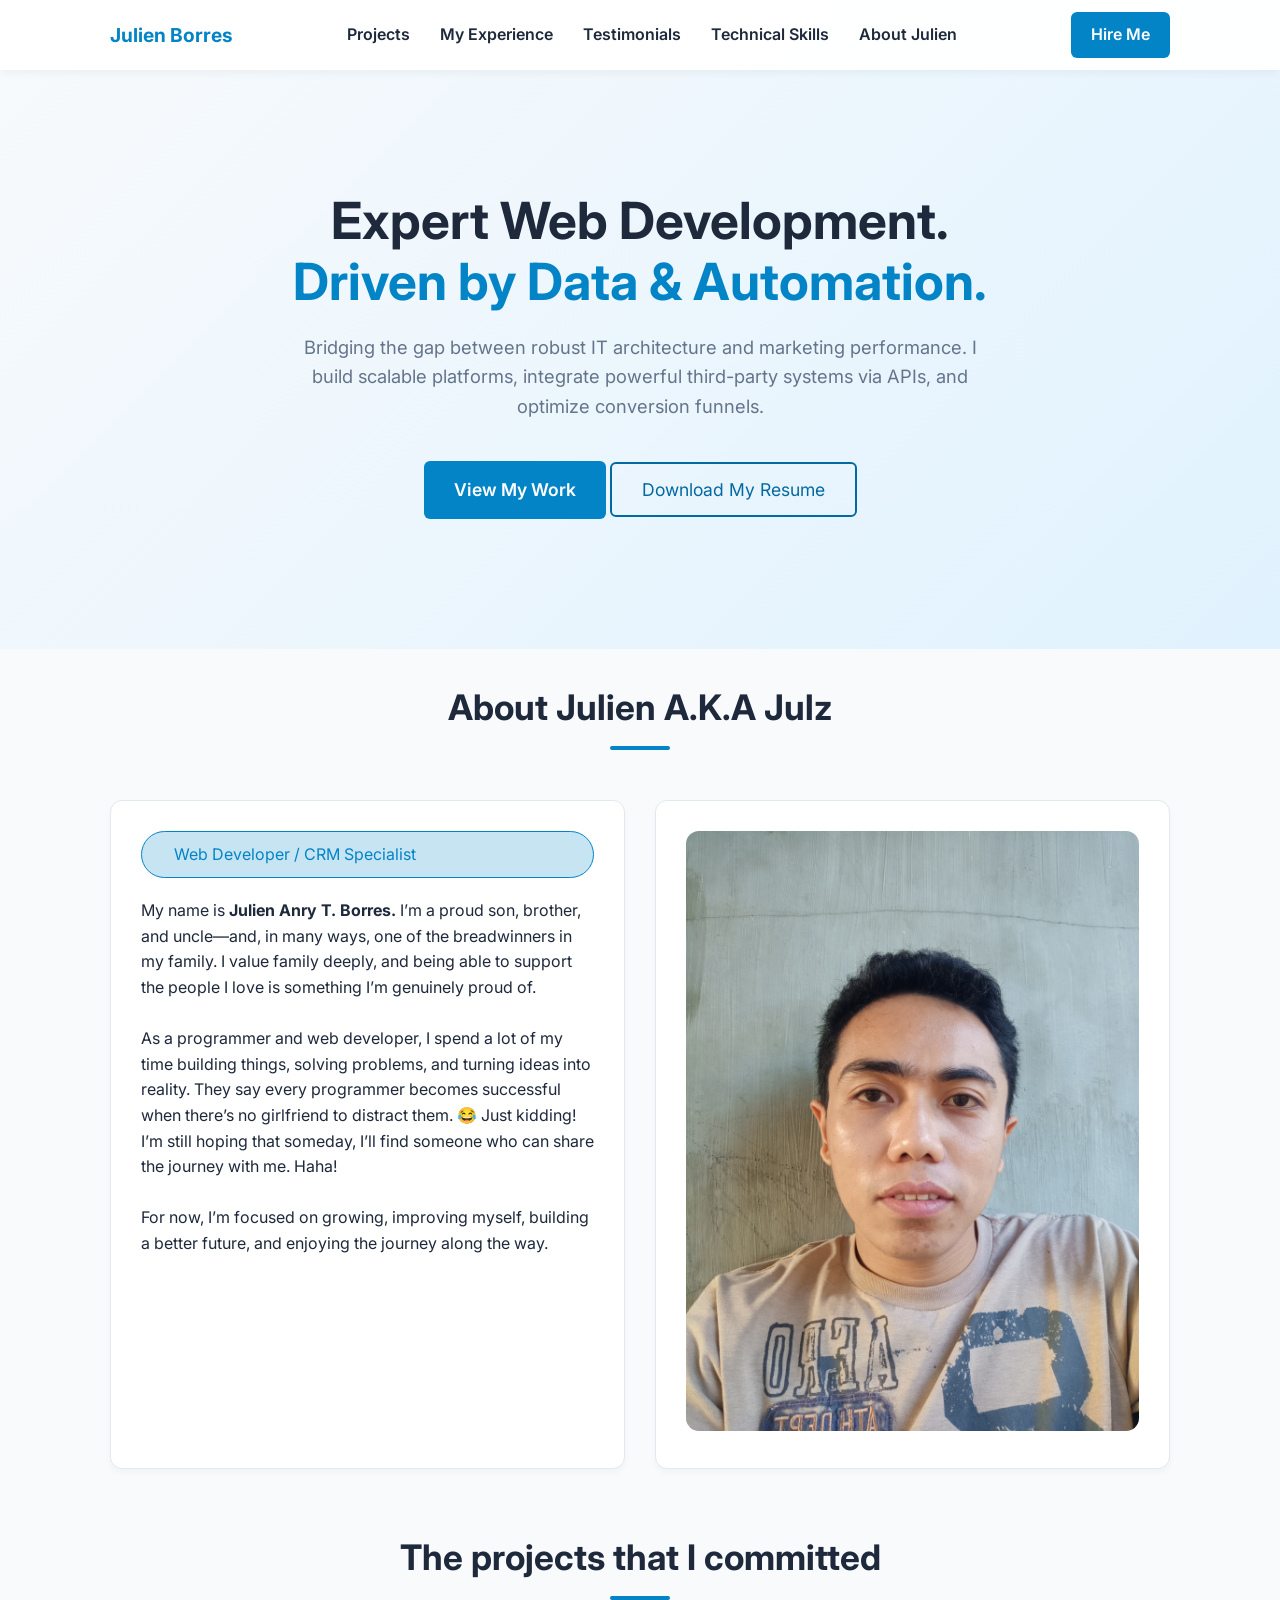
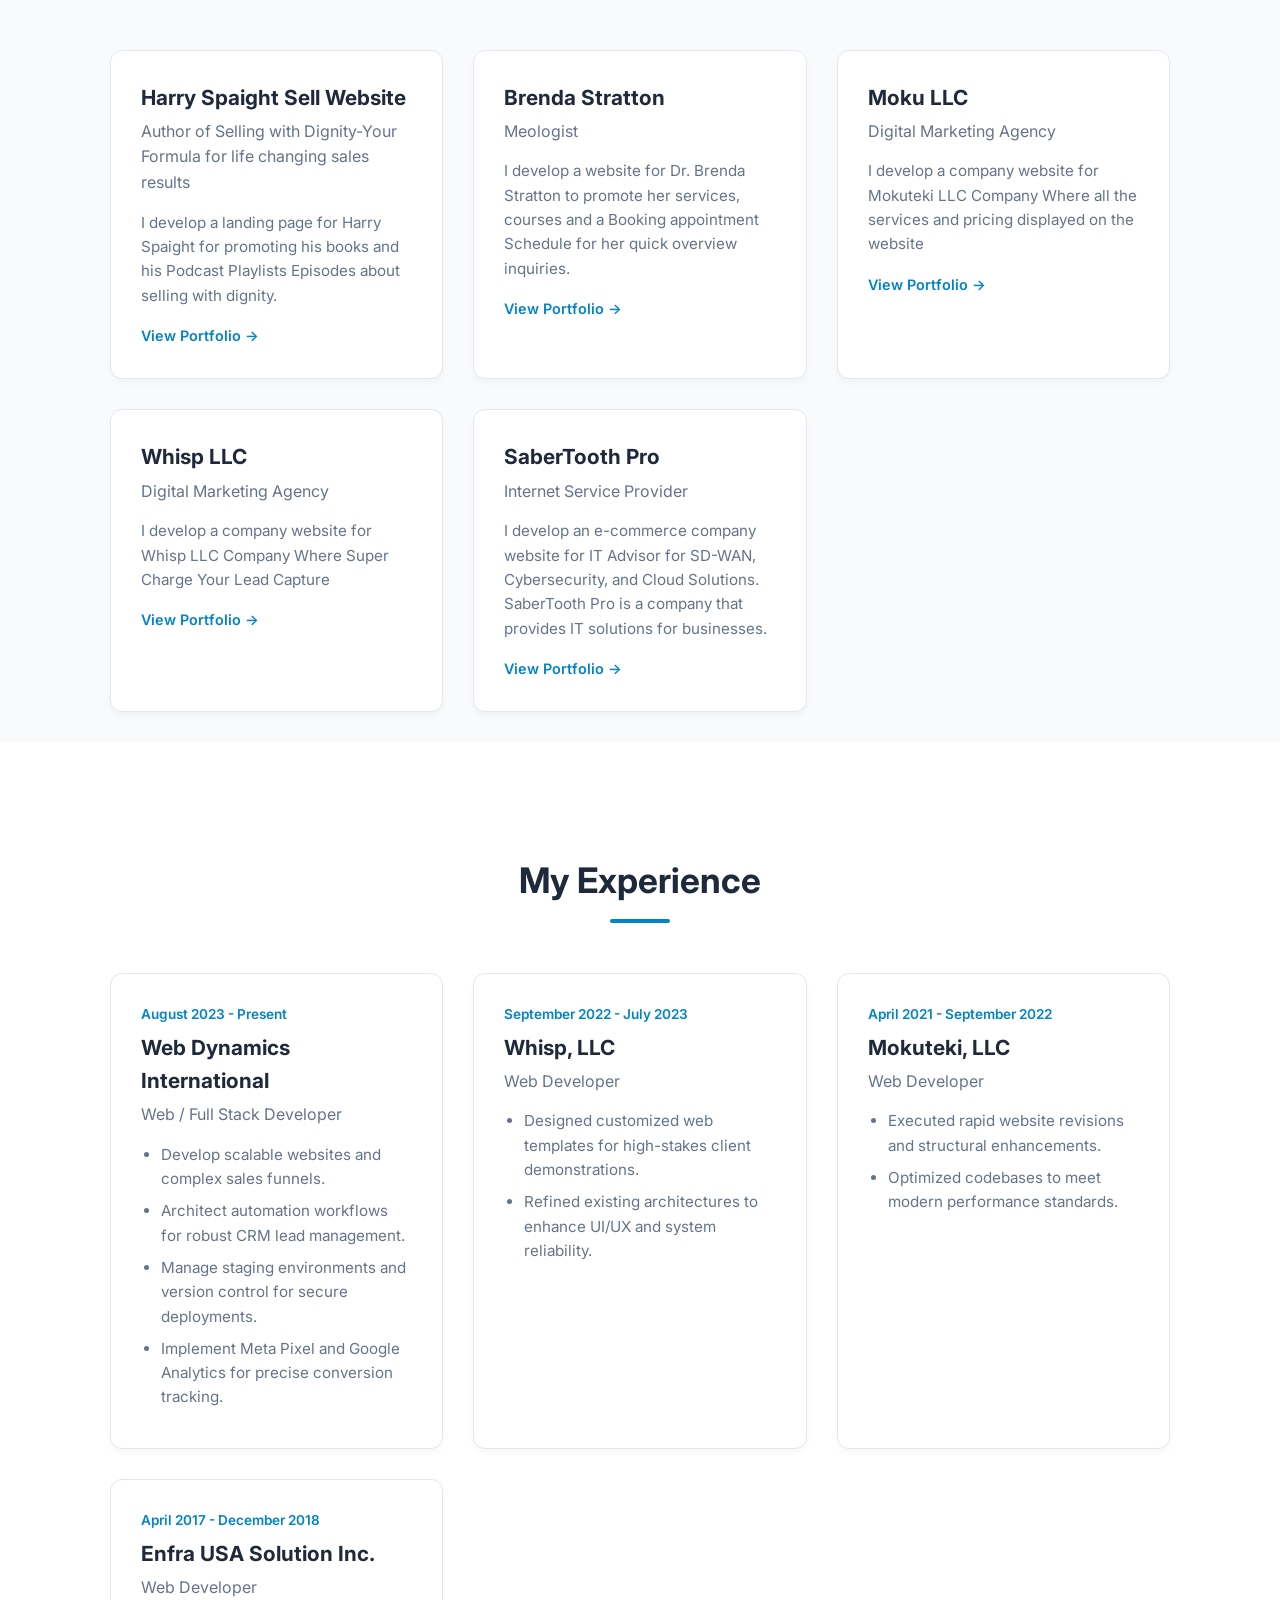
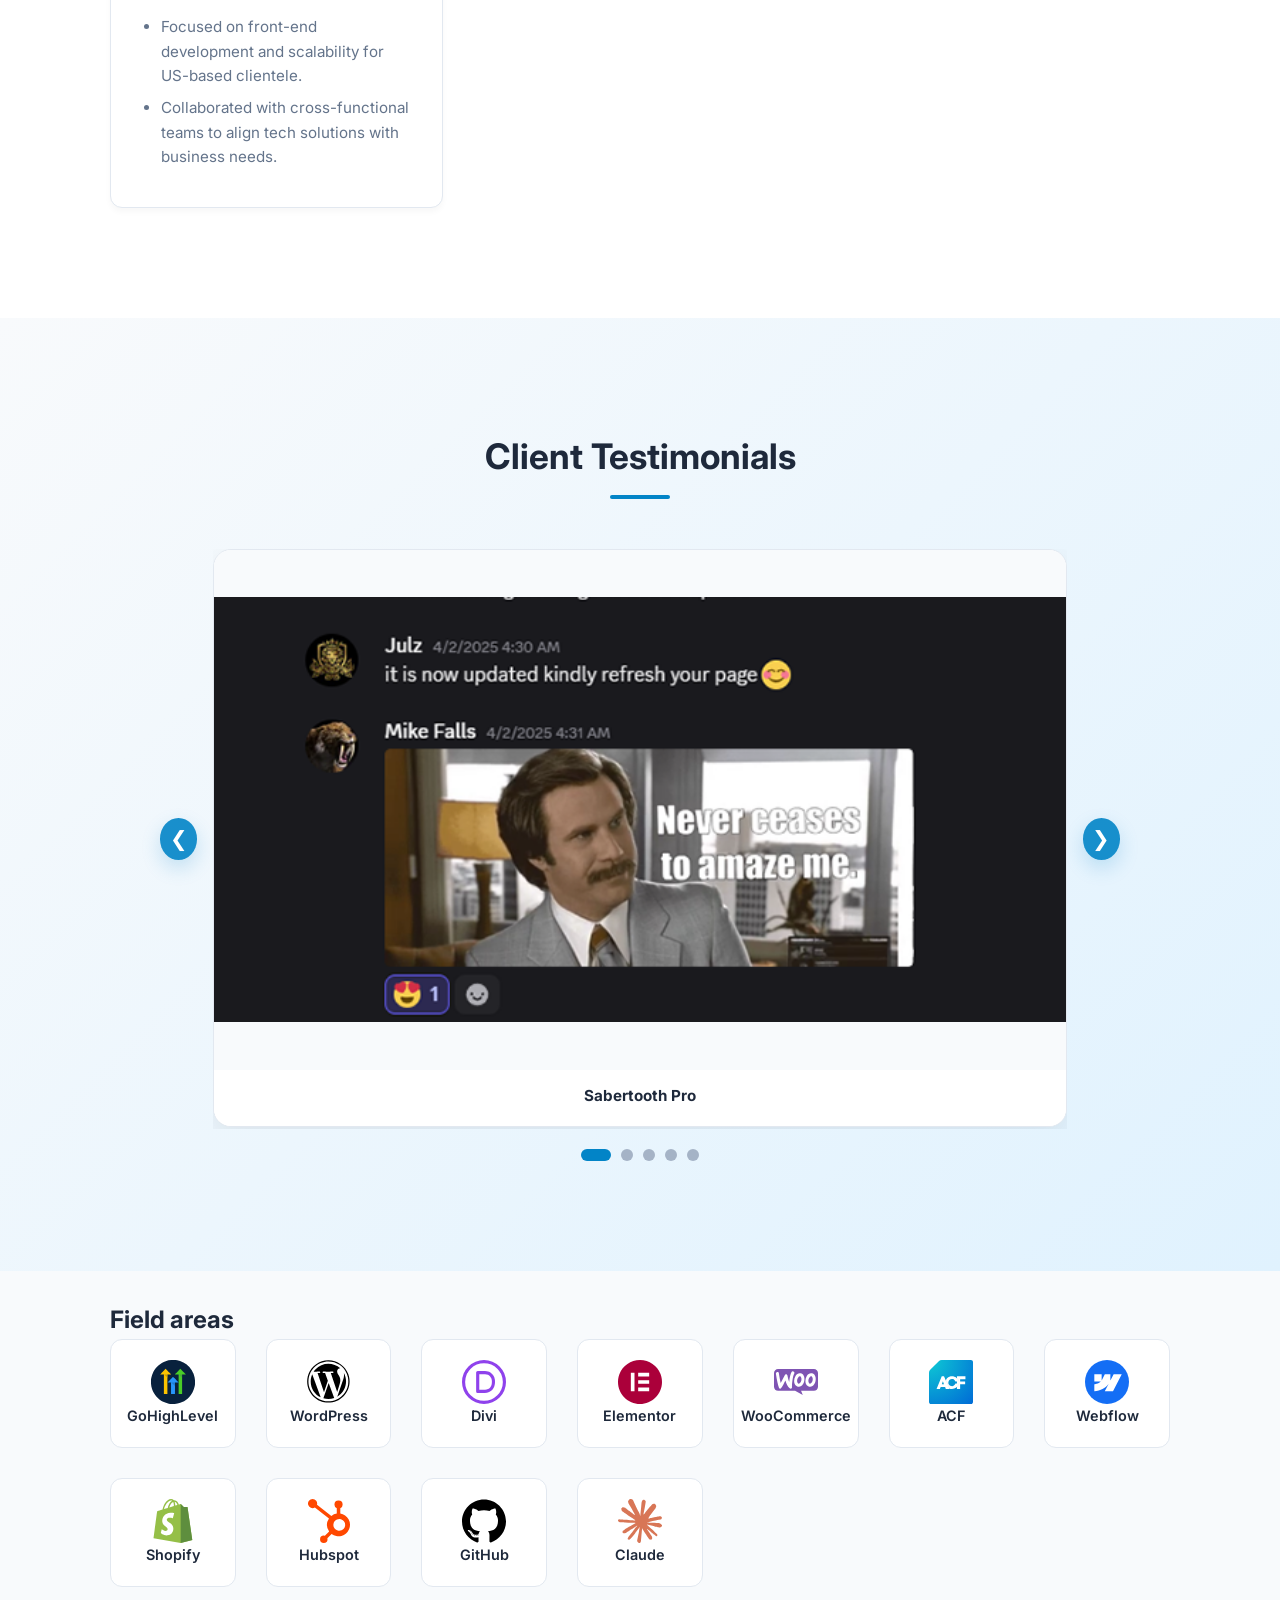
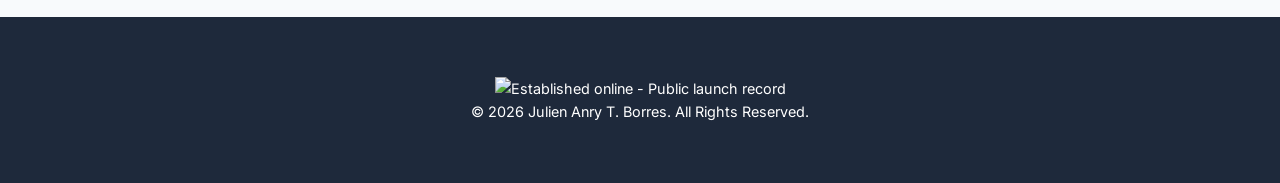
==== index.html @ 52ddfc91 "adding testimonial section" ====
<!DOCTYPE html>
<html lang="en">
<head>
    <meta charset="UTF-8">
    <meta name="viewport" content="width=device-width, initial-scale=1.0">
    <title>Julien Anry T. Borres | IT Professional & Web Developer</title>
    
    <!-- favicon -->
    <link rel="icon" type="image/x-icon" href="/Assets/favicon.ico">
    
    <!-- Google Fonts for typography -->
    <link href="https://fonts.googleapis.com/css2?family=Inter:wght@300;400;600;700&display=swap" rel="stylesheet">
    
    <!-- Devicon for Technical Stack Logos -->
    <link rel="stylesheet" type="text/css" href="https://cdn.jsdelivr.net/gh/devicons/devicon@latest/devicon.min.css" />
    
    <!-- FontAwesome for Marketing/UI Icons -->
    <link rel="stylesheet" href="https://cdnjs.cloudflare.com/ajax/libs/font-awesome/6.4.0/css/all.min.css">
    
    <!-- Styling source -->
    <link rel="stylesheet" type="text/css" href="julzstyle.css">
</head>
<body>

    <!-- Navigation -->
    <header>
        <div class="hcontainer">
            <nav>
                <div class="namelogo">Julien Borres</div>
                <ul class="nav-links" id="navLinks">
                    <li><a href="#projects" class="nav-item">Projects</a></li>
                    <li><a href="#experience" class="nav-item">My Experience</a></li>
                    <li><a href="#testimonials" class="nav-item">Testimonials</a></li>
                    <li><a href="#skills" class="nav-item">Technical Skills</a></li>
                    <li><a href="#aboutjulien" class="nav-item">About Julien</a></li>
                </ul>
                <div style="display: flex; align-items: center; gap: 20px;">
                    <a href="mailto:julienanry45@gmail.com" class="cta-btn hidden-mobile">Hire Me</a>
                    <i class="fa-solid fa-bars hamburger" id="hamburger"></i>
                </div>
            </nav>
        </div>
    </header>

    <!-- Hero Section -->
    <section class="hero hidden">
        <div class="container">
            <h1>Expert Web Development.<br><span>Driven by Data & Automation.</span></h1>
            <p>Bridging the gap between robust IT architecture and marketing performance. I build scalable platforms, integrate powerful third-party systems via APIs, and optimize conversion funnels.</p>
            <div class="calltoaction">
                <a href="#projects" class="cta-btn" style="font-size: 1.1rem; padding: 15px 30px;">View My Work</a>
                <a href="https://drive.google.com/file/d/1nsUW9aFA78OyWmtdqTXa4ZuAzLJFHe-r/view?usp=sharing" class="cta-btn-secondary" style="font-size: 1.1rem; padding: 15px 30px;">Download My Resume</a>
           </div>
        </div>
    </section>

    <!-- About Julien -->
    <section id="aboutjulien" class="container">
        <h2 class="section-title hidden">About Julien A.K.A Julz</h2>
        <div class="grid">
            <div class="card">
                     <p class="badgehllight">Web Developer / CRM Specialist</p>
        <p>My name is <strong>Julien Anry T. Borres.</strong> I’m a proud son, brother, and uncle—and, in many ways, one of the breadwinners in my family. I value family deeply, and being able to support the people I love is something I’m genuinely proud of. </p> <br>
        <p>As a programmer and web developer, I spend a lot of my time building things, solving problems, and turning ideas into reality. They say every programmer becomes successful when there’s no girlfriend to distract them. 😂 Just kidding! I’m still hoping that someday, I’ll find someone who can share the journey with me. Haha!</p><br>

        <p> For now, I’m focused on growing, improving myself, building a better future, and enjoying the journey along the way.</p>
            </div>
            <div class="card"><img class="imgradius" src="Assets/photospic/Julien.jpg"></div>

        </div>

    </section>

    <!-- Projects Section (Placeholder ready for your details) -->
    <section id="projects" class="container">
        <h2 class="section-title hidden">The projects that I committed</h2>
        </p>
        <div class="grid">
            <!-- Placeholder Project 1 -->
            <div class="card hidden">
                <h3>Harry Spaight Sell Website</h3>
                <h4>Author of Selling with Dignity-Your Formula for life changing sales results </h4>
                <p style="color: var(--text-light); font-size: 0.95rem; margin-bottom: 15px;">
                    I develop a landing page for Harry Spaight for promoting his books and his Podcast Playlists Episodes about selling with dignity. 
                </p>
                <a href="https://drive.google.com/drive/folders/1Uammi34GrGssJeuCgMZ_IY5P44_2MQz1?usp=sharing" style="color: var(--primary-blue); font-weight: 600; font-size: 0.9rem;" target="_blank">View Portfolio →</a>    
            </div>
            
            <!-- Placeholder Project 2 -->
            <div class="card hidden">
                <h3>Brenda Stratton</h3>
                <h4>Meologist</h4>
                <p style="color: var(--text-light); font-size: 0.95rem; margin-bottom: 15px;">
                    I develop a website for Dr. Brenda Stratton to promote her services, courses and a Booking appointment Schedule for her quick overview inquiries.
                </p>
                <a href="https://drive.google.com/drive/folders/1Fa7WdJx_0QT36WY597-TJ1A7u8L062sR?usp=sharing" style="color: var(--primary-blue); font-weight: 600; font-size: 0.9rem;" target="_blank">View Portfolio →</a> 
            </div>

            <!-- Placeholder Project 3 -->
            <div class="card hidden">
                <h3>Moku LLC</h3>
                <h4>Digital Marketing Agency</h4>
                <p style="color: var(--text-light); font-size: 0.95rem; margin-bottom: 15px;">
                    I develop a company website for Mokuteki LLC Company Where all the services and pricing displayed on the website
                </p>
                <a href="https://drive.google.com/drive/folders/1OGX3DBJnA3nANV9LY0j-CG20KXdr-EXu?usp=sharing" style="color: var(--primary-blue); font-weight: 600; font-size: 0.9rem;" target="_blank">View Portfolio →</a> 
            </div>            

            <!-- Placeholder Project 4 -->
            <div class="card hidden">
                <h3>Whisp LLC</h3>
                <h4>Digital Marketing Agency</h4>
                <p style="color: var(--text-light); font-size: 0.95rem; margin-bottom: 15px;">
                    I develop a company website for Whisp LLC Company Where Super Charge Your Lead Capture
                </p>
                <a href="https://drive.google.com/drive/folders/1imttDk9BPE5XlqktbBTHfrkXu4flQPi2?usp=sharing" style="color: var(--primary-blue); font-weight: 600; font-size: 0.9rem;" target="_blank">View Portfolio →</a> 
            </div>
            <div class="card hidden">
                <h3>SaberTooth Pro</h3>
                <h4>Internet Service Provider</h4>
                <p style="color: var(--text-light); font-size: 0.95rem; margin-bottom: 15px;">
                    I develop an e-commerce company website for IT Advisor for SD-WAN, Cybersecurity, and Cloud Solutions. SaberTooth Pro is a company that provides IT solutions for businesses.
                </p>
                <a href="https://sabertoothpro.com/" style="color: var(--primary-blue); font-weight: 600; font-size: 0.9rem;" target="_blank">View Portfolio →</a> 
            </div>
        </div>
    </section>

    <!-- Experience Section -->
    <section id="experience" style="background-color: white;">
        <div class="container">
            <h2 class="section-title hidden">My Experience</h2>
            <div class="grid">
                
                <div class="card hidden">
                    <span class="exp-date">August 2023 - Present</span>
                    <h3>Web Dynamics International</h3>
                    <h4>Web / Full Stack Developer</h4>
                    <ul>
                        <li>Develop scalable websites and complex sales funnels.</li>
                        <li>Architect automation workflows for robust CRM lead management.</li>
                        <li>Manage staging environments and version control for secure deployments.</li>
                        <li>Implement Meta Pixel and Google Analytics for precise conversion tracking.</li>
                    </ul>
                </div>

                <div class="card hidden">
                    <span class="exp-date">September 2022 - July 2023</span>
                    <h3>Whisp, LLC</h3>
                    <h4>Web Developer</h4>
                    <ul>
                        <li>Designed customized web templates for high-stakes client demonstrations.</li>
                        <li>Refined existing architectures to enhance UI/UX and system reliability.</li>
                    </ul>
                </div>

                <div class="card hidden">
                    <span class="exp-date">April 2021 - September 2022</span>
                    <h3>Mokuteki, LLC</h3>
                    <h4>Web Developer</h4>
                    <ul>
                        <li>Executed rapid website revisions and structural enhancements.</li>
                        <li>Optimized codebases to meet modern performance standards.</li>
                    </ul>
                </div>

                <div class="card hidden">
                    <span class="exp-date">April 2017 - December 2018</span>
                    <h3>Enfra USA Solution Inc.</h3>
                    <h4>Web Developer</h4>
                    <ul>
                        <li>Focused on front-end development and scalability for US-based clientele.</li>
                        <li>Collaborated with cross-functional teams to align tech solutions with business needs.</li>
                    </ul>
                </div>

            </div>
        </div>
    </section>

    <!-- Testimonials Section -->
    <section id="testimonials" class="testimonial-section">
        <div class="container">
            <h2 class="section-title hidden">Client Testimonials</h2>

            <div class="testimonial-carousel hidden" aria-label="Client testimonials carousel">
                <button class="carousel-btn prev-btn" type="button" aria-label="Previous testimonial">&#10094;</button>

                <div class="testimonial-track">
                    <figure class="testimonial-slide active">
                        <img src="Assets/Testimonial/Testimonial-Sabertoothpro01.png" alt="Sabertooth Pro client testimonial 1">
                        <figcaption>Sabertooth Pro</figcaption>
                    </figure>
                    <figure class="testimonial-slide">
                        <img src="Assets/Testimonial/Testimonial-Sabertoothpro02.png" alt="Sabertooth Pro client testimonial 2">
                        <figcaption>Sabertooth Pro</figcaption>
                    </figure>
                    <figure class="testimonial-slide">
                        <img src="Assets/Testimonial/Testimonial-Sabertoothpro03.png" alt="Sabertooth Pro client testimonial 3">
                        <figcaption>Sabertooth Pro</figcaption>
                    </figure>
                    <figure class="testimonial-slide">
                        <img src="Assets/Testimonial/Testimonial-Sabertoothpro04.png" alt="Sabertooth Pro client testimonial 4">
                        <figcaption>Sabertooth Pro</figcaption>
                    </figure>
                    <figure class="testimonial-slide">
                        <img src="Assets/Testimonial/Testimonial-Miibusiness.png" alt="Miibusiness client testimonial 5">
                        <figcaption>Miibusiness</figcaption>
                    </figure>
                </div>

                <button class="carousel-btn next-btn" type="button" aria-label="Next testimonial">&#10095;</button>
            </div>

            <div class="testimonial-dots" aria-label="Testimonial slide controls">
                <button class="testimonial-dot active" type="button" aria-label="Go to testimonial 1"></button>
                <button class="testimonial-dot" type="button" aria-label="Go to testimonial 2"></button>
                <button class="testimonial-dot" type="button" aria-label="Go to testimonial 3"></button>
                <button class="testimonial-dot" type="button" aria-label="Go to testimonial 4"></button>
                <button class="testimonial-dot" type="button" aria-label="Go to testimonial 5"></button>
            </div>
        </div>
    </section>

    <!-- Technical Skills Stack with Logos -->
   
    <section id="skills" class="container">
      <h2>Field areas</h2>
      <div class="skills-grid">
        <a class="skill-item" href="https://www.gohighlevel.com" target="_blank" rel="noreferrer">
          <img class="logo-icon" src="Assets/logos/gohighlevel.svg" alt="GoHighLevel logo" />
          <span>GoHighLevel</span>
        </a>
        <a class="skill-item" href="https://wordpress.org" target="_blank" rel="noreferrer">
          <img class="logo-icon" src="Assets/logos/wordpress.svg" alt="WordPress logo" />
          <span>WordPress</span>
        </a>
        <a class="skill-item" href="https://www.elegantthemes.com/divi/" target="_blank" rel="noreferrer">
          <img class="logo-icon" src="Assets/logos/divi.svg" alt="Divi logo" />
          <span>Divi</span>
        </a>
        <a class="skill-item" href="https://elementor.com" target="_blank" rel="noreferrer">
          <img class="logo-icon" src="Assets/logos/elementor.svg" alt="Elementor logo" />
          <span>Elementor</span>
        </a>
        <a class="skill-item" href="https://www.woocommerce.com" target="_blank" rel="noreferrer">
          <img class="logo-icon" src="Assets/logos/woocommerce.svg" alt="WooCommerce logo" />
          <span>WooCommerce</span>
        </a>
        <a class="skill-item" href="https://www.advancedcustomfields.com/" target="_blank" rel="noreferrer">
          <img class="logo-icon" src="Assets/logos/acf.svg" alt="ACF logo" />
          <span>ACF</span>
        </a>
        <a class="skill-item" href="https://webflow.com" target="_blank" rel="noreferrer">
          <img class="logo-icon" src="Assets/logos/webflow.svg" alt="Webflow logo" />
          <span>Webflow</span>
        </a>
        <a class="skill-item" href="https://www.shopify.com" target="_blank" rel="noreferrer">
          <img class="logo-icon" src="Assets/logos/shopify.svg" alt="Shopify logo" />
          <span>Shopify</span>
        </a>

        <a class="skill-item" href="https://www.hubspot.com" target="_blank" rel="noreferrer">
          <img class="logo-icon" src="Assets/logos/hubspot.svg" alt="HubSpot logo" />
          <span>Hubspot</span>
        </a>
        <a class="skill-item" href="https://github.com/features/copilot" target="_blank" rel="noreferrer">
          <img class="logo-icon" src="Assets/logos/github.svg" alt="GitHub Copilot logo" />
          <span>GitHub</span>
        </a>

        <a class="skill-item" href="https://claude.ai/login?returnTo=%2F%3Fredirect%3Dclaude.com%26via%3Dcookie" target="_blank" rel="noreferrer">
          <img class="logo-icon" src="Assets/logos/claude.svg" alt="Claude logo" />
          <span>Claude</span>
        </a>
 
      </div>
    </section>

    <!-- Footer -->
    <footer>
        <div class="container">
            <a href="https://websitelaunches.com/site/julienborres.online" target="_blank" rel="noopener">
  <img
    src="https://websitelaunches.com/badge/julienborres.online.svg?theme=dark"
    alt="Established online - Public launch record"
    width="255"
    height="55"
  >
</a>
            <p>&copy; 2026 Julien Anry T. Borres. All Rights Reserved.</p>

        </div>
    </footer>

    <!-- JavaScript for Animations and Mobile Menu -->
    <script src="julzfunctions.js"></script>
</body>
</html>
---- julzstyle.css ----
/* CSS Variables */
        :root {
            --primary-blue: #0284c7;
            --light-blue: #e0f2fe;
            --text-dark: #1e293b;
            --text-light: #64748b;
            --bg-main: #f8fafc;
            --bg-card: #ffffff;
            --transition: all 0.3s ease;
        }

        * {
            margin: 0;
            padding: 0;
            box-sizing: border-box;
            font-family: 'Inter', sans-serif;
            scroll-behavior: smooth;
        }

        body {
            background-color: var(--bg-main);
            color: var(--text-dark);
            line-height: 1.6;
            overflow-x: hidden;
        }

        a {
            text-decoration: none;
            color: inherit;
        }
        .hcontainer {
            max-width: 1100px;
            margin: 0 auto;
            padding: 0 20px;
        }

        .container {
            max-width: 1100px;
            margin: 0 auto;
            padding: 30px 20px;
        }

        /* --- Navigation --- */
        header {
            background-color: rgba(255, 255, 255, 0.95);
            backdrop-filter: blur(10px);
            position: fixed;
            width: 100%;
            top: 0;
            z-index: 1000;
            box-shadow: 0 2px 10px rgba(0,0,0,0.05);
        }

        nav {
            display: flex;
            justify-content: space-between;
            align-items: center;
            height: 70px;
        }

        .namelogo {
            font-weight: 700;
            font-size: 1.2rem;
            color: var(--primary-blue);
        }

        .nav-links {
            display: flex;
            list-style: none;
            gap: 30px;
        }

        .nav-links a {
            font-weight: 600;
            color: var(--text-dark);
            transition: var(--transition);
        }

        .nav-links a:hover {
            color: var(--primary-blue);
        }

        .cta-btn {
            background-color: var(--primary-blue);
            color: white;
            padding: 10px 20px;
            border-radius: 6px;
            font-weight: 600;
            transition: var(--transition);
            display: inline-block;
        }

        .cta-btn:hover {
            background-color: #0369a1;
            transform: translateY(-2px);
        }

        /*secondary Button*/
        .cta-btn-secondary {
            background-color: transparent;
            border: #0369a1 solid 2px;
            color: #0369a1;
            transition: var(--transition);
            border-radius: 6px;
        }

        .cta-btn-secondary:hover {
            background-color: #0369a1;
            transform: translateY(-2px);
            color: white;
        }

        /* Hamburger Menu (Mobile) */
        .hamburger {
            display: none;
            cursor: pointer;
            font-size: 1.5rem;
            color: var(--text-dark);
        }

        /* --- Hero Section --- */
        .hero {
            padding: 160px 0 100px;
            text-align: center;
            background: linear-gradient(135deg, #f8fafc 0%, #e0f2fe 100%);
        }

        .hero h1 {
            font-size: 3.2rem;
            font-weight: 700;
            margin-bottom: 20px;
            color: var(--text-dark);
            line-height: 1.2;
        }

        .hero h1 span {
            color: var(--primary-blue);
        }

        .hero p {
            font-size: 1.15rem;
            color: var(--text-light);
            max-width: 700px;
            margin: 0 auto 40px;
        }

        /*Julien Section*/
        .imgradius {
            border-radius: 13px;
            height: 600px;
            width: 100%;
        }

        .badgehllight {
            padding: 10px 32px;
            border-radius: 999px;
            border: var(--primary-blue) solid 1px;
            background: rgba(2, 132, 199, 0.22);
            color: var(--primary-blue);
            margin-bottom: 20px;
        }

        /* --- General Section Styling --- */
        section {
            padding: 80px 0;
        }

        .section-title {
            text-align: center;
            font-size: 2.2rem;
            margin-bottom: 50px;
            position: relative;
            color: var(--text-dark);
        }

        .section-title::after {
            content: '';
            display: block;
            width: 60px;
            height: 4px;
            background-color: var(--primary-blue);
            margin: 10px auto 0;
            border-radius: 2px;
        }

        /* --- Grid Layouts --- */
        .grid {
            display: grid;
            grid-template-columns: repeat(auto-fit, minmax(300px, 1fr));
            gap: 30px;
        }

        /* --- Project & Experience Cards --- */
        .card {
            background-color: var(--bg-card);
            padding: 30px;
            border-radius: 12px;
            box-shadow: 0 4px 6px rgba(0,0,0,0.03);
            border: 1px solid #e2e8f0;
            transition: var(--transition);
            position: relative;
            overflow: hidden;
        }

        .card:hover {
            transform: translateY(-5px);
            box-shadow: 0 10px 20px rgba(0,0,0,0.08);
            border-color: #cbd5e1;
        }

        /* --- Experience Specific --- */
        .exp-date {
            font-size: 0.85rem;
            color: var(--primary-blue);
            font-weight: 600;
            margin-bottom: 5px;
            display: block;
        }

        .card h3 {
            color: var(--text-dark);
            margin-bottom: 5px;
            font-size: 1.3rem;
        }
        
        .card h4 {
            color: var(--text-light);
            font-weight: 400;
            font-size: 1rem;
            margin-bottom: 15px;
        }

        .card ul {
            padding-left: 20px;
            color: var(--text-light);
            font-size: 0.95rem;
        }

        .card ul li {
            margin-bottom: 8px;
        }

        /* --- Testimonial Section --- */
        .testimonial-section {
            background: linear-gradient(135deg, #f8fafc 0%, #e0f2fe 100%);
            padding: 80px 0;
        }

        .testimonial-carousel {
            position: relative;
            max-width: 960px;
            margin: 0 auto;
            display: flex;
            align-items: center;
            gap: 16px;
        }

        .testimonial-track {
            position: relative;
            width: 100%;
            min-height: 580px;
            overflow: hidden;
        }

        .testimonial-slide {
            position: absolute;
            inset: 0;
            opacity: 0;
            visibility: hidden;
            transition: opacity 0.5s ease, visibility 0.5s ease;
            background: #ffffff;
            border: 1px solid #e2e8f0;
            border-radius: 18px;
            box-shadow: 0 12px 30px rgba(15, 23, 42, 0.08);
            overflow: hidden;
        }

        .testimonial-slide.active {
            opacity: 1;
            visibility: visible;
            position: relative;
        }

        .testimonial-slide img {
            display: block;
            width: 100%;
            height: 520px;
            object-fit: contain;
            background: #f8fafc;
        }

        .testimonial-slide figcaption {
            padding: 14px 18px 18px;
            color: var(--text-dark);
            font-weight: 700;
            text-align: center;
            font-size: 0.95rem;
            background: white;
        }

        .carousel-btn {
            width: 42px;
            height: 42px;
            border: none;
            border-radius: 50%;
            background: rgba(2, 132, 199, 0.9);
            color: #fff;
            font-size: 1.3rem;
            cursor: pointer;
            transition: var(--transition);
            box-shadow: 0 8px 20px rgba(2, 132, 199, 0.2);
        }

        .carousel-btn:hover {
            transform: translateY(-2px);
            background: rgba(2, 132, 199, 1);
        }

        .testimonial-dots {
            display: flex;
            justify-content: center;
            align-items: center;
            gap: 10px;
            margin-top: 20px;
        }

        .testimonial-dot {
            width: 12px;
            height: 12px;
            border: none;
            border-radius: 50%;
            background: rgba(148, 163, 184, 0.8);
            cursor: pointer;
            transition: var(--transition);
        }

        .testimonial-dot.active {
            width: 30px;
            border-radius: 999px;
            background: var(--primary-blue);
        }

        /* --- Technical Skills Stack (Logos) --- */
        .skills-grid {
            display: grid;
            grid-template-columns: repeat(auto-fit, minmax(120px, 1fr));
            gap: 30px;
            text-align: center;
        }

        .skill-item {
            display: flex;
            flex-direction: column;
            align-items: center;
            justify-content: center;
            padding: 20px;
            background: var(--bg-card);
            border-radius: 12px;
            border: 1px solid #e2e8f0;
            transition: var(--transition);
        }

        .skill-item:hover {
            transform: translateY(-5px);
            box-shadow: 0 8px 15px rgba(2, 132, 199, 0.1);
            border-color: var(--light-blue);
        }

        .skill-item i {
            font-size: 3.5rem;
            margin-bottom: 15px;
        }

        .skill-item span {
            font-weight: 600;
            color: var(--text-dark);
            font-size: 0.9rem;
        }

        /*logo skills/platform icons*/
        .logo-icon {
            width: 44px;
            height: 44px;
        }

        /* --- Animations --- */
        .hidden {
            opacity: 0;
            transform: translateY(30px);
            transition: opacity 0.8s ease-out, transform 0.8s ease-out;
        }

        .show {
            opacity: 1;
            transform: translateY(0);
        }

        /* --- Footer --- */
        footer {
            text-align: center;
            padding: 30px 0;
            background-color: var(--text-dark);
            color: white;
            font-size: 0.9rem;
        }

        /* --- Mobile Responsiveness --- */
        @media (max-width: 768px) {
            .testimonial-grid {
                grid-template-columns: 1fr;
            }

            .testimonial-card img {
                height: 420px;
            }

            .nav-links {
                position: absolute;
                top: 70px;
                left: -100%;
                flex-direction: column;
                background-color: rgba(255, 255, 255, 0.98);
                width: 100%;
                text-align: center;
                transition: 0.3s;
                box-shadow: 0 10px 10px rgba(0,0,0,0.05);
                padding: 20px 0;
                gap: 20px;
            }

            .nav-links.active {
                left: 0;
            }

            .hamburger {
                display: block;
            }

            .hero h1 { font-size: 2.2rem; }
            .hero p { font-size: 1rem; }
            section { padding: 60px 0; }
        }

    @media (max-width: 700px) and (min-width: 300px) {
     .calltoaction, .cta-btn-secondary {
        display: block;
        }

        .cta-btn-secondary {
            margin-top: 12px;
            padding: 16px 32px;
        }
    }
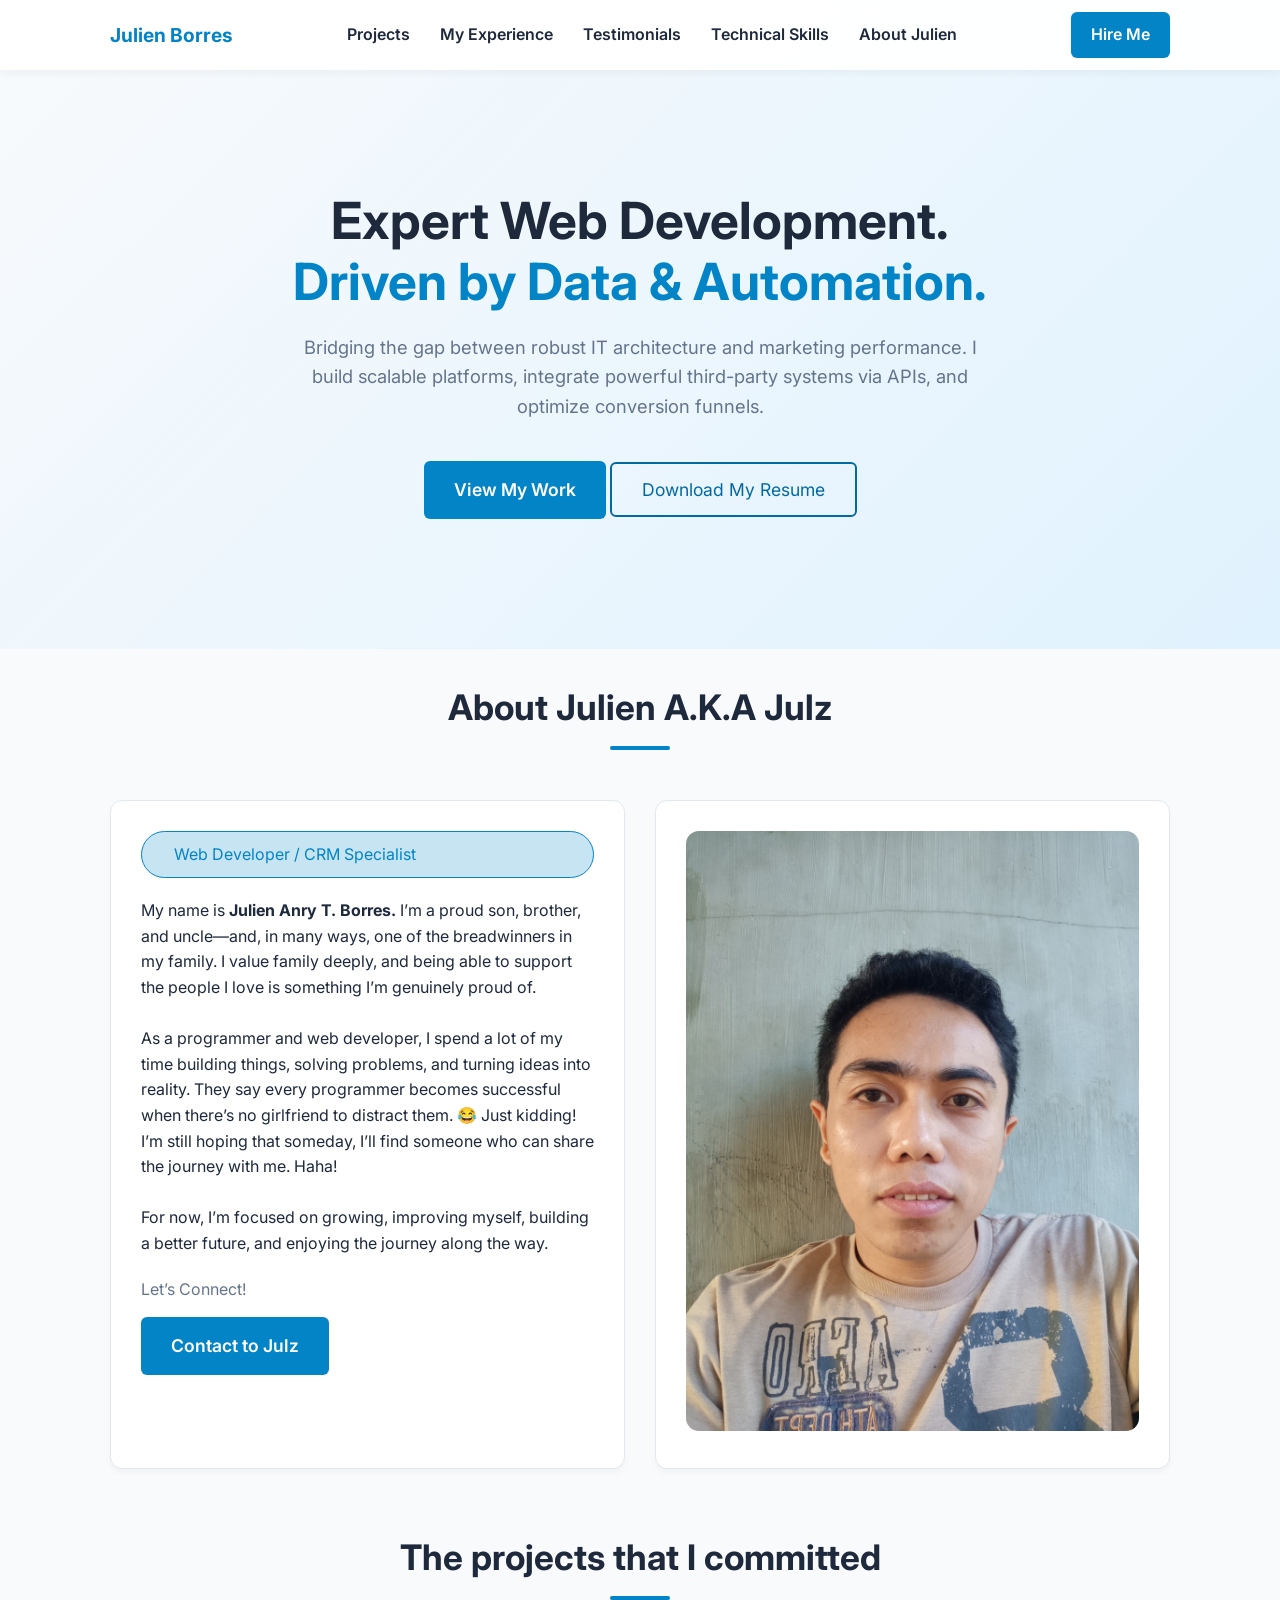
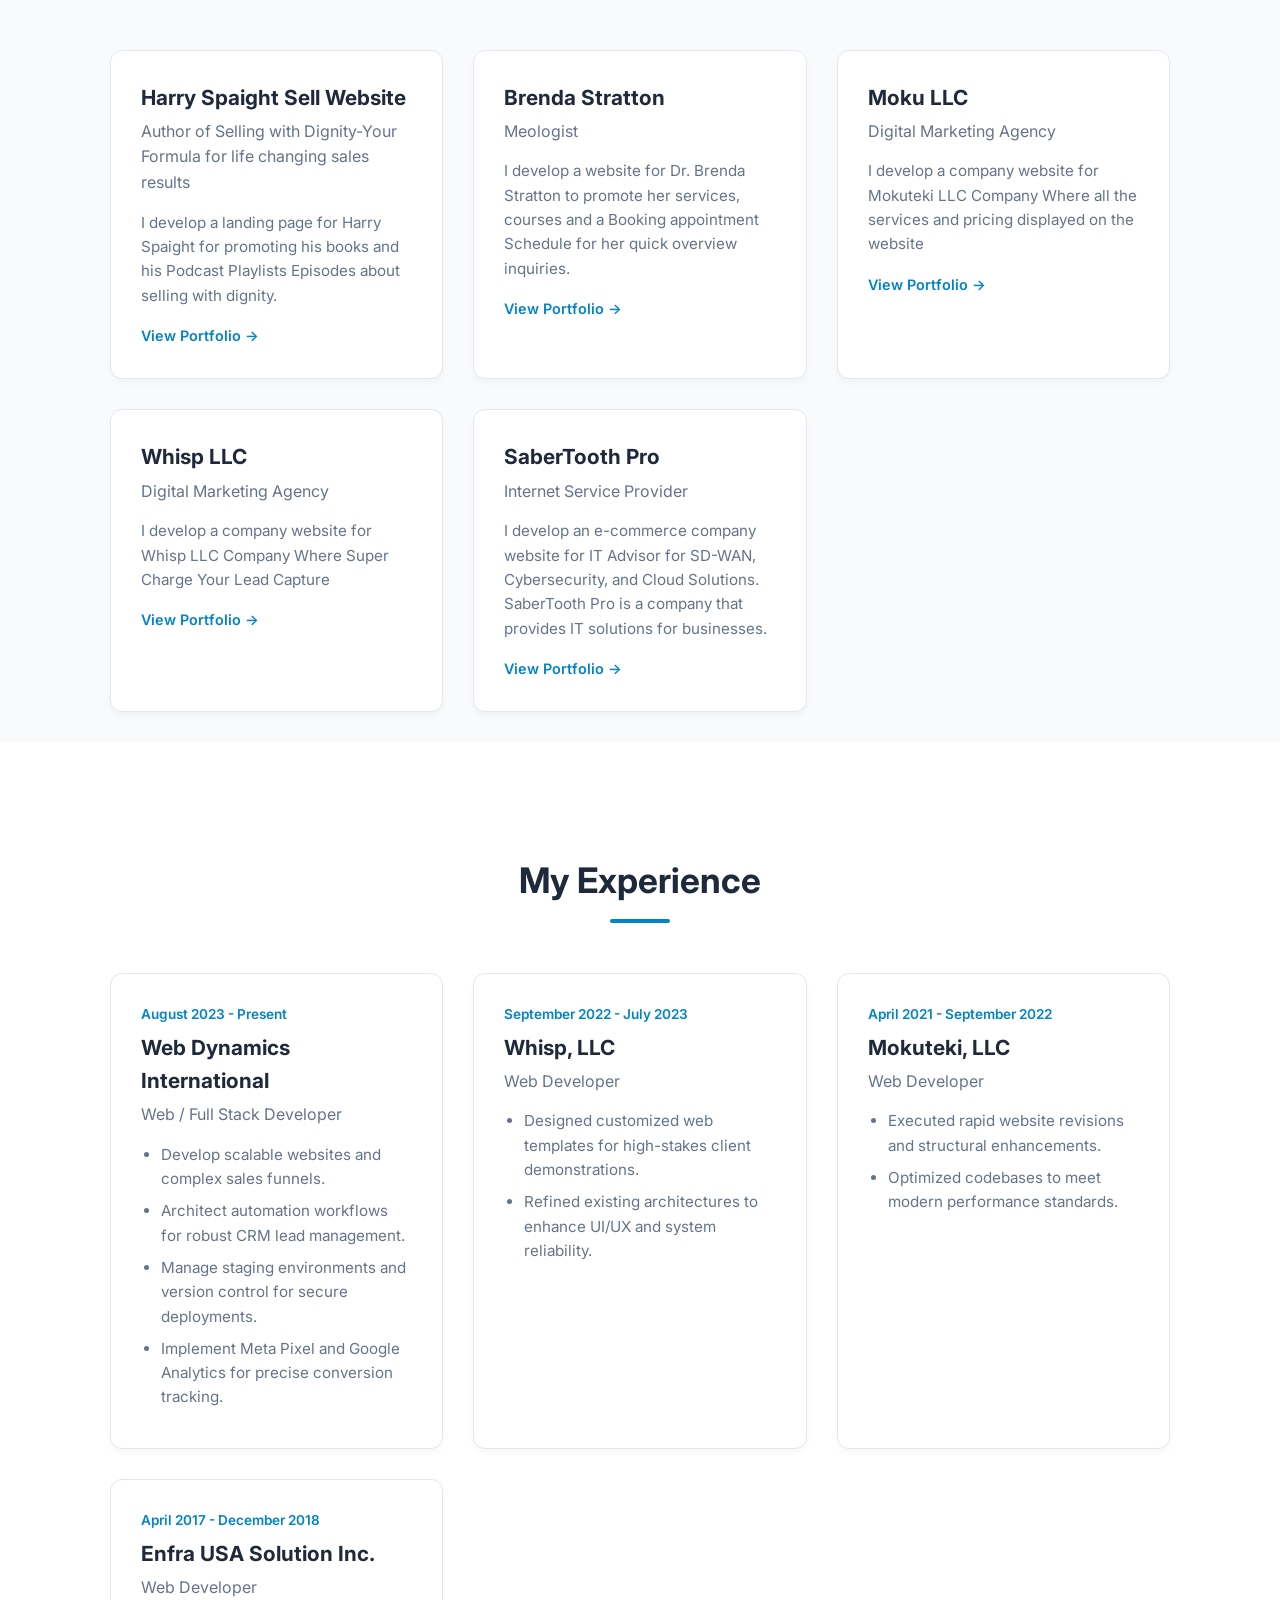
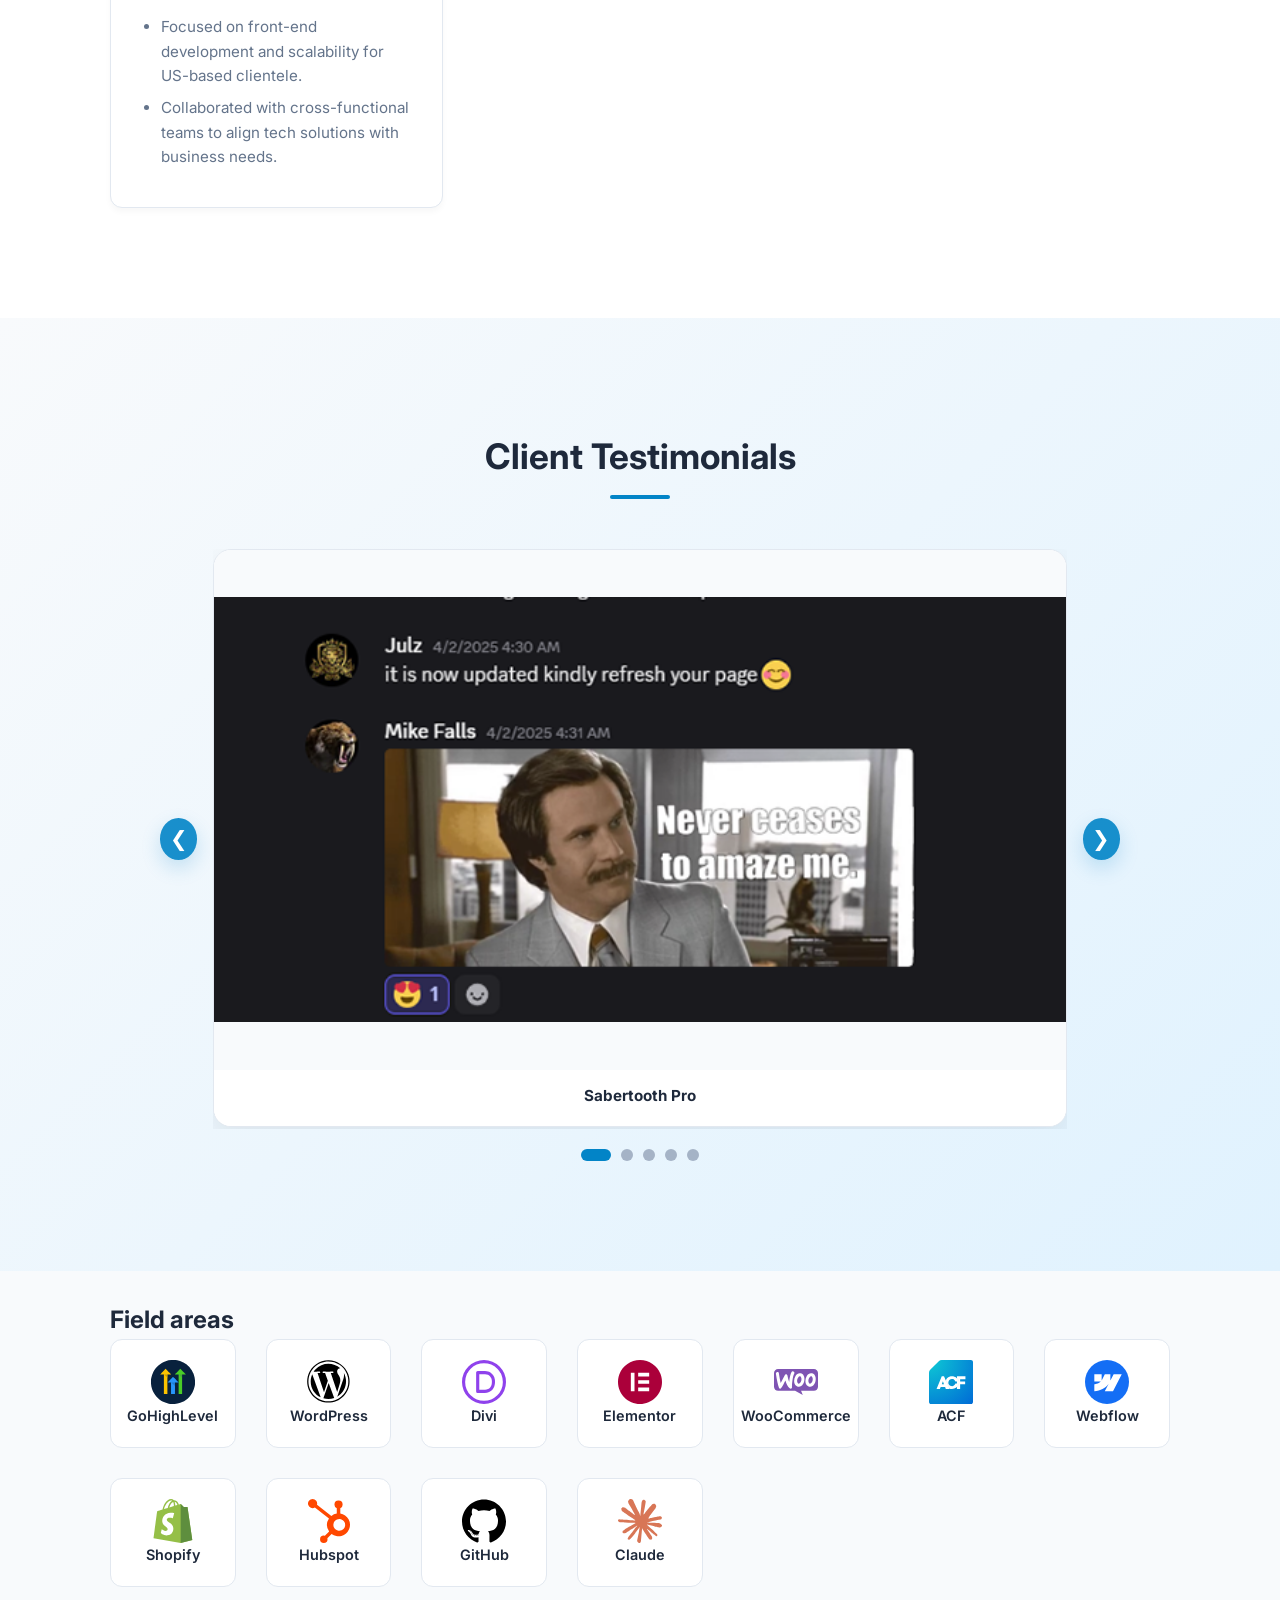
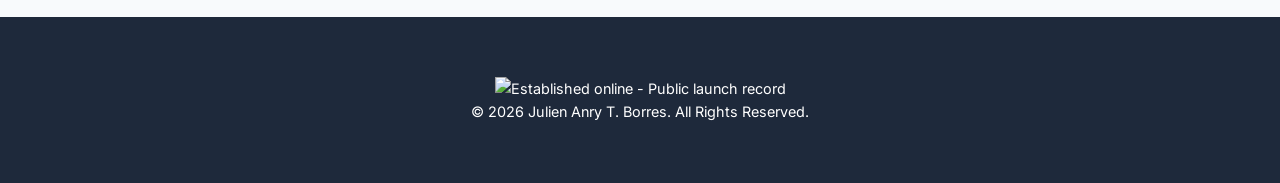
==== commit c4c445bc: "add a call to action button for contact in the about section and add a title for the about section" ====
--- a/index.html
+++ b/index.html
@@ -19,6 +19,14 @@
     
     <!-- Styling source -->
     <link rel="stylesheet" type="text/css" href="julzstyle.css">
+
+    <!-- Google Tag Manager -->
+<script>(function(w,d,s,l,i){w[l]=w[l]||[];w[l].push({'gtm.start':
+new Date().getTime(),event:'gtm.js'});var f=d.getElementsByTagName(s)[0],
+j=d.createElement(s),dl=l!='dataLayer'?'&l='+l:'';j.async=true;j.src=
+'https://www.googletagmanager.com/gtm.js?id='+i+dl;f.parentNode.insertBefore(j,f);
+})(window,document,'script','dataLayer','GTM-54PN2SQC');</script>
+<!-- End Google Tag Manager -->
 </head>
 <body>
 
@@ -49,7 +57,7 @@
             <p>Bridging the gap between robust IT architecture and marketing performance. I build scalable platforms, integrate powerful third-party systems via APIs, and optimize conversion funnels.</p>
             <div class="calltoaction">
                 <a href="#projects" class="cta-btn" style="font-size: 1.1rem; padding: 15px 30px;">View My Work</a>
-                <a href="https://drive.google.com/file/d/1nsUW9aFA78OyWmtdqTXa4ZuAzLJFHe-r/view?usp=sharing" class="cta-btn-secondary" style="font-size: 1.1rem; padding: 15px 30px;">Download My Resume</a>
+                <a href="https://drive.google.com/file/d/1ZvRhLSeQS5eDruwb1rSgVPfvrl-ML8jw/view?usp=sharing" target="_blank" class="cta-btn-secondary" style="font-size: 1.1rem; padding: 15px 30px;">Download My Resume</a>
            </div>
         </div>
     </section>
@@ -64,9 +72,13 @@
         <p>As a programmer and web developer, I spend a lot of my time building things, solving problems, and turning ideas into reality. They say every programmer becomes successful when there’s no girlfriend to distract them. 😂 Just kidding! I’m still hoping that someday, I’ll find someone who can share the journey with me. Haha!</p><br>
 
         <p> For now, I’m focused on growing, improving myself, building a better future, and enjoying the journey along the way.</p>
-            </div>
-            <div class="card"><img class="imgradius" src="Assets/photospic/Julien.jpg"></div>
-
+
+        <h4 class="h4title">Let’s Connect!</h4>
+        <a href="#projects" class="cta-btn" style="font-size: 1.1rem; padding: 15px 30px;">Contact to Julz</a>
+        </div>
+        <div class="card"><img class="imgradius" src="Assets/photospic/Julien.jpg"></div>
+        </div>
+            
         </div>
 
     </section>
@@ -277,6 +289,11 @@
       </div>
     </section>
 
+    <!-- Google Tag Manager (noscript) -->
+<noscript><iframe src="https://www.googletagmanager.com/ns.html?id=GTM-54PN2SQC"
+height="0" width="0" style="display:none;visibility:hidden"></iframe></noscript>
+<!-- End Google Tag Manager (noscript) -->
+
     <!-- Footer -->
     <footer>
         <div class="container">
--- a/julzstyle.css
+++ b/julzstyle.css
@@ -181,6 +181,13 @@
             background-color: var(--primary-blue);
             margin: 10px auto 0;
             border-radius: 2px;
+        }
+
+        /* --- About section --- */
+        .h4title {
+            font-size: 1.5rem;
+            margin-top: 20px;
+            color: var(--text-dark);
         }
 
         /* --- Grid Layouts --- */
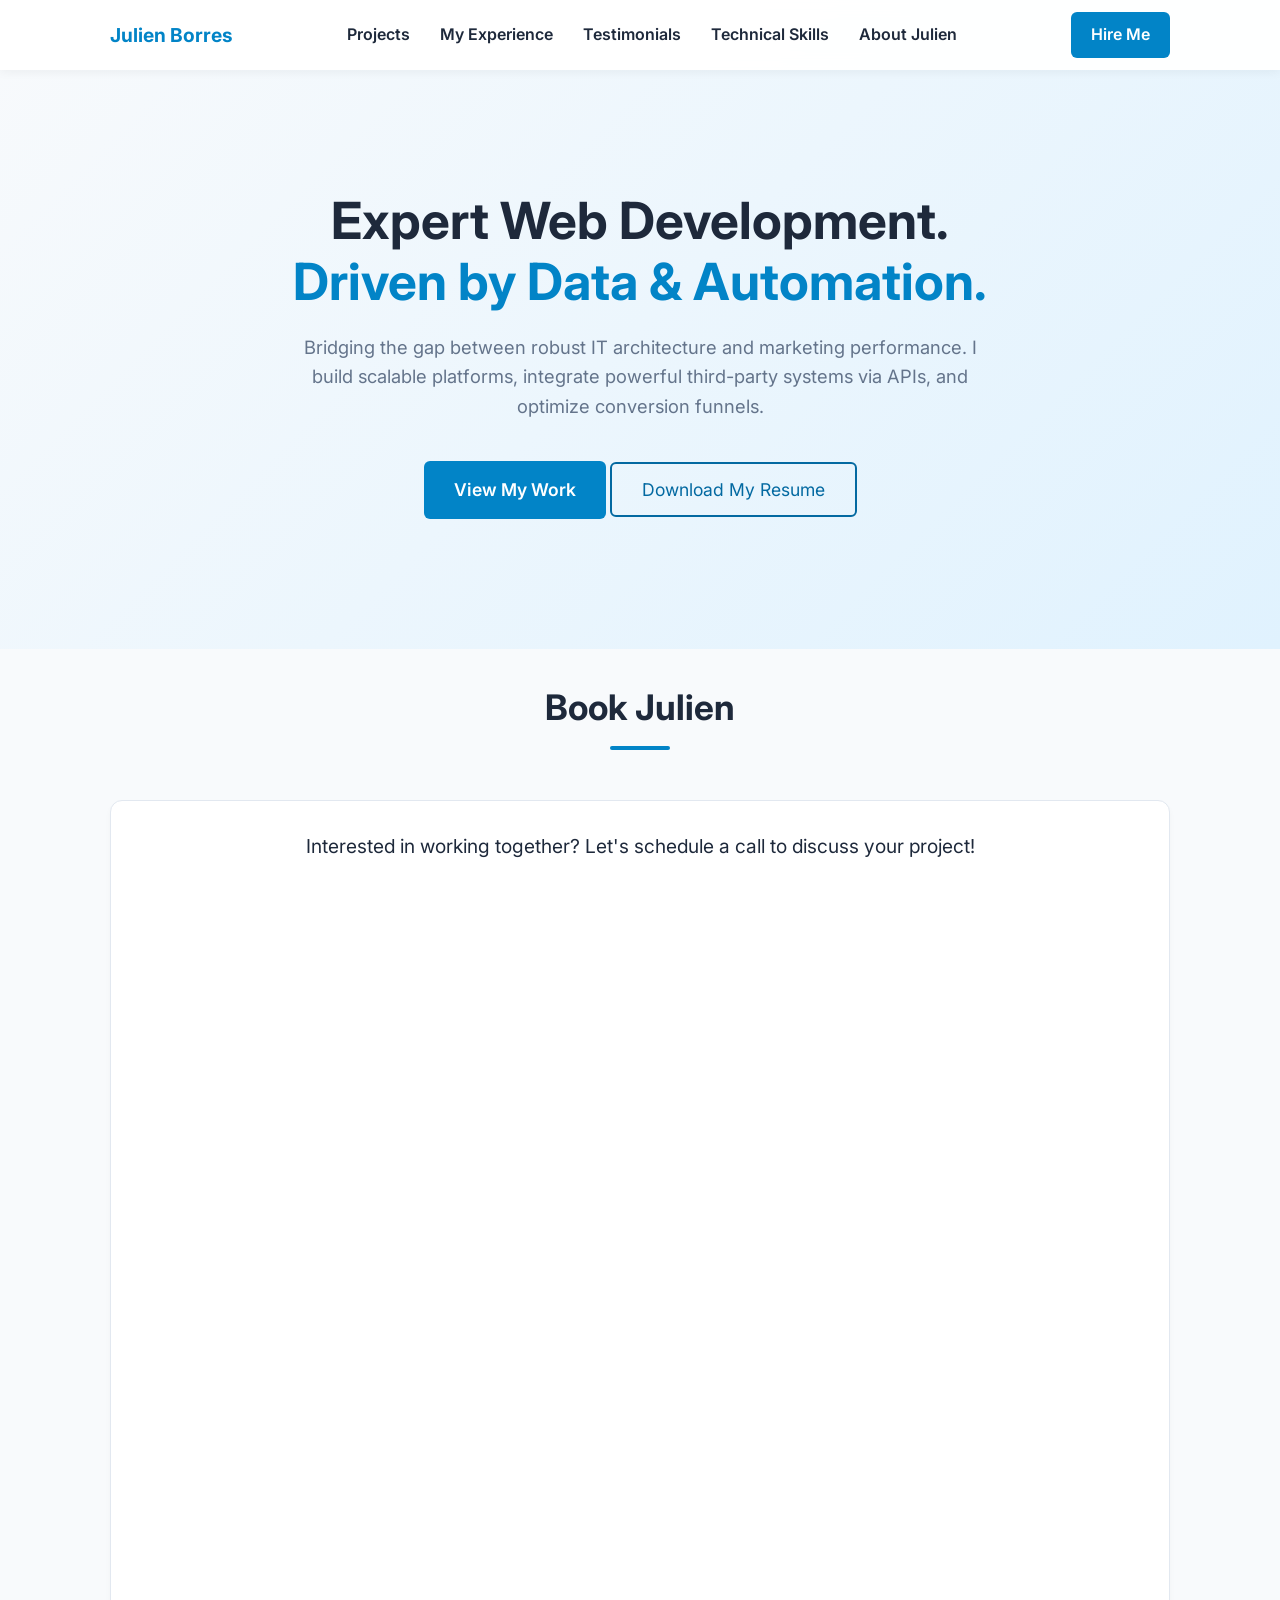
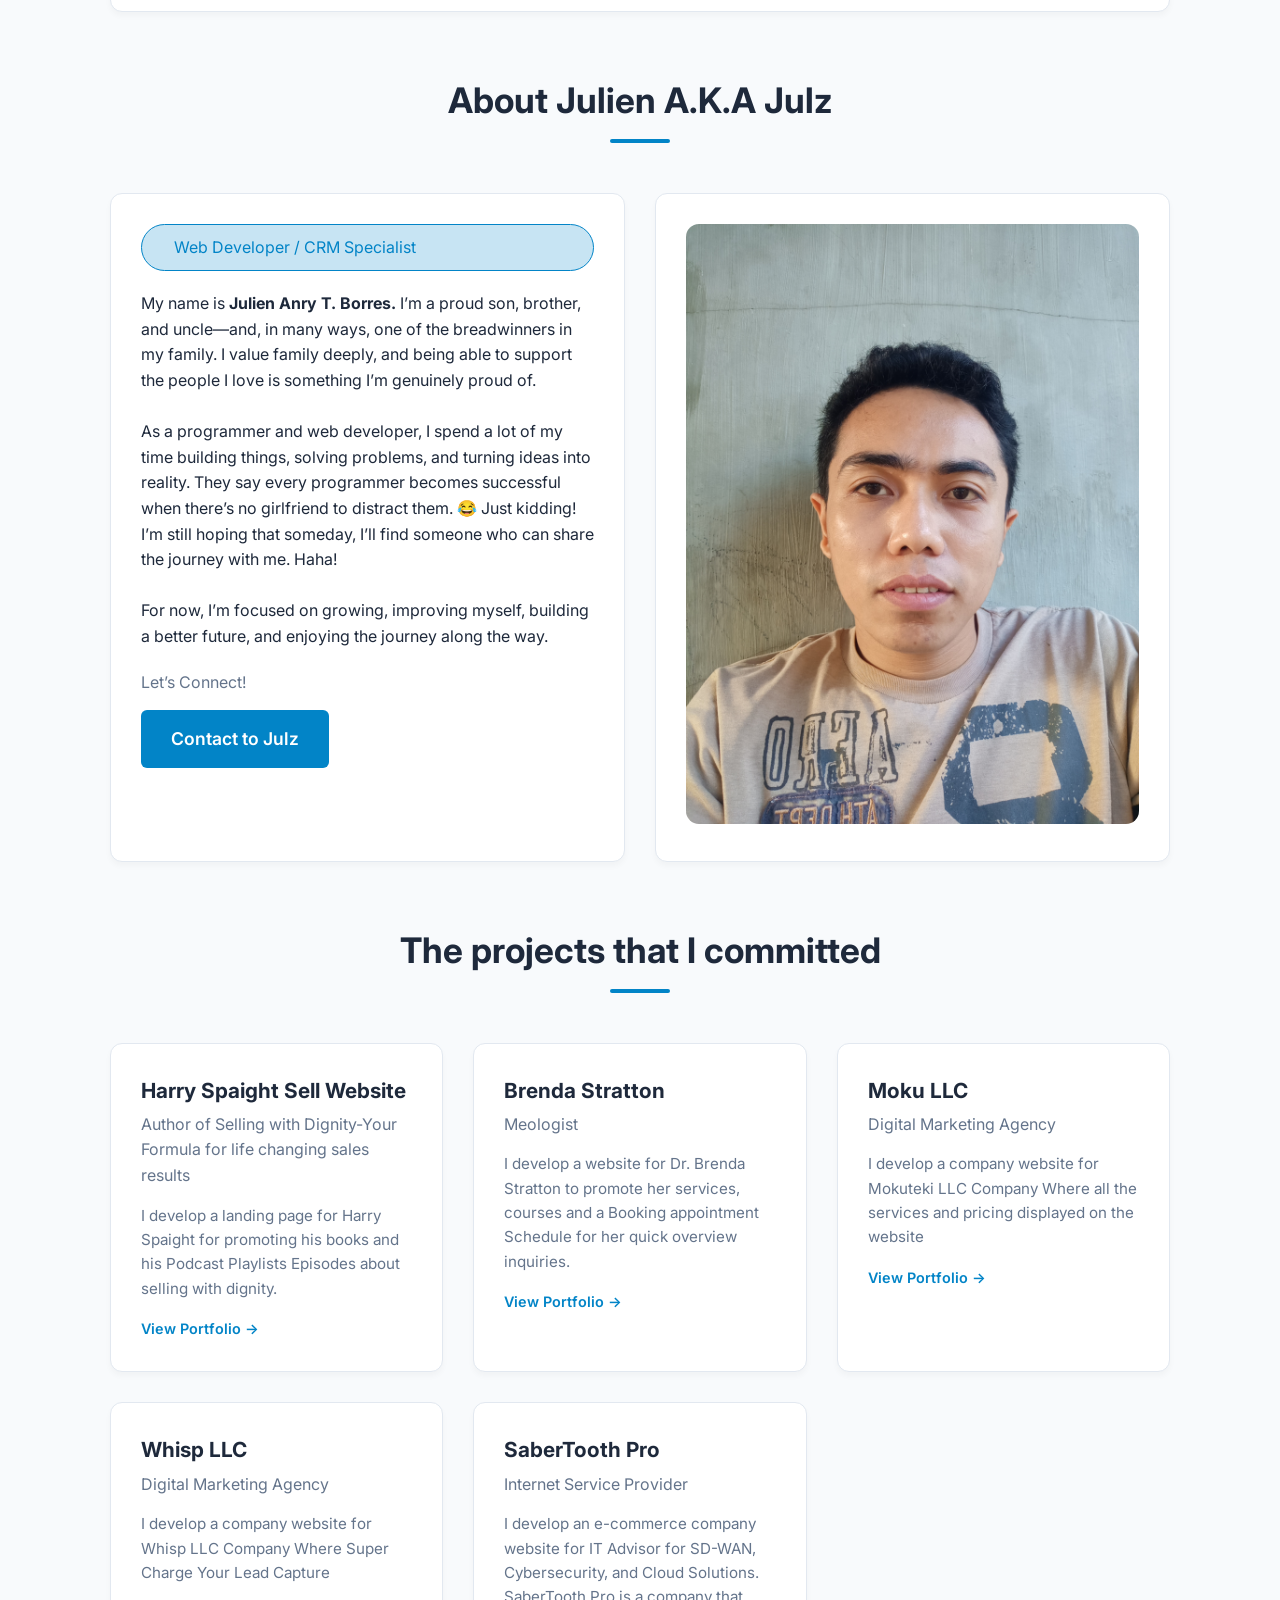
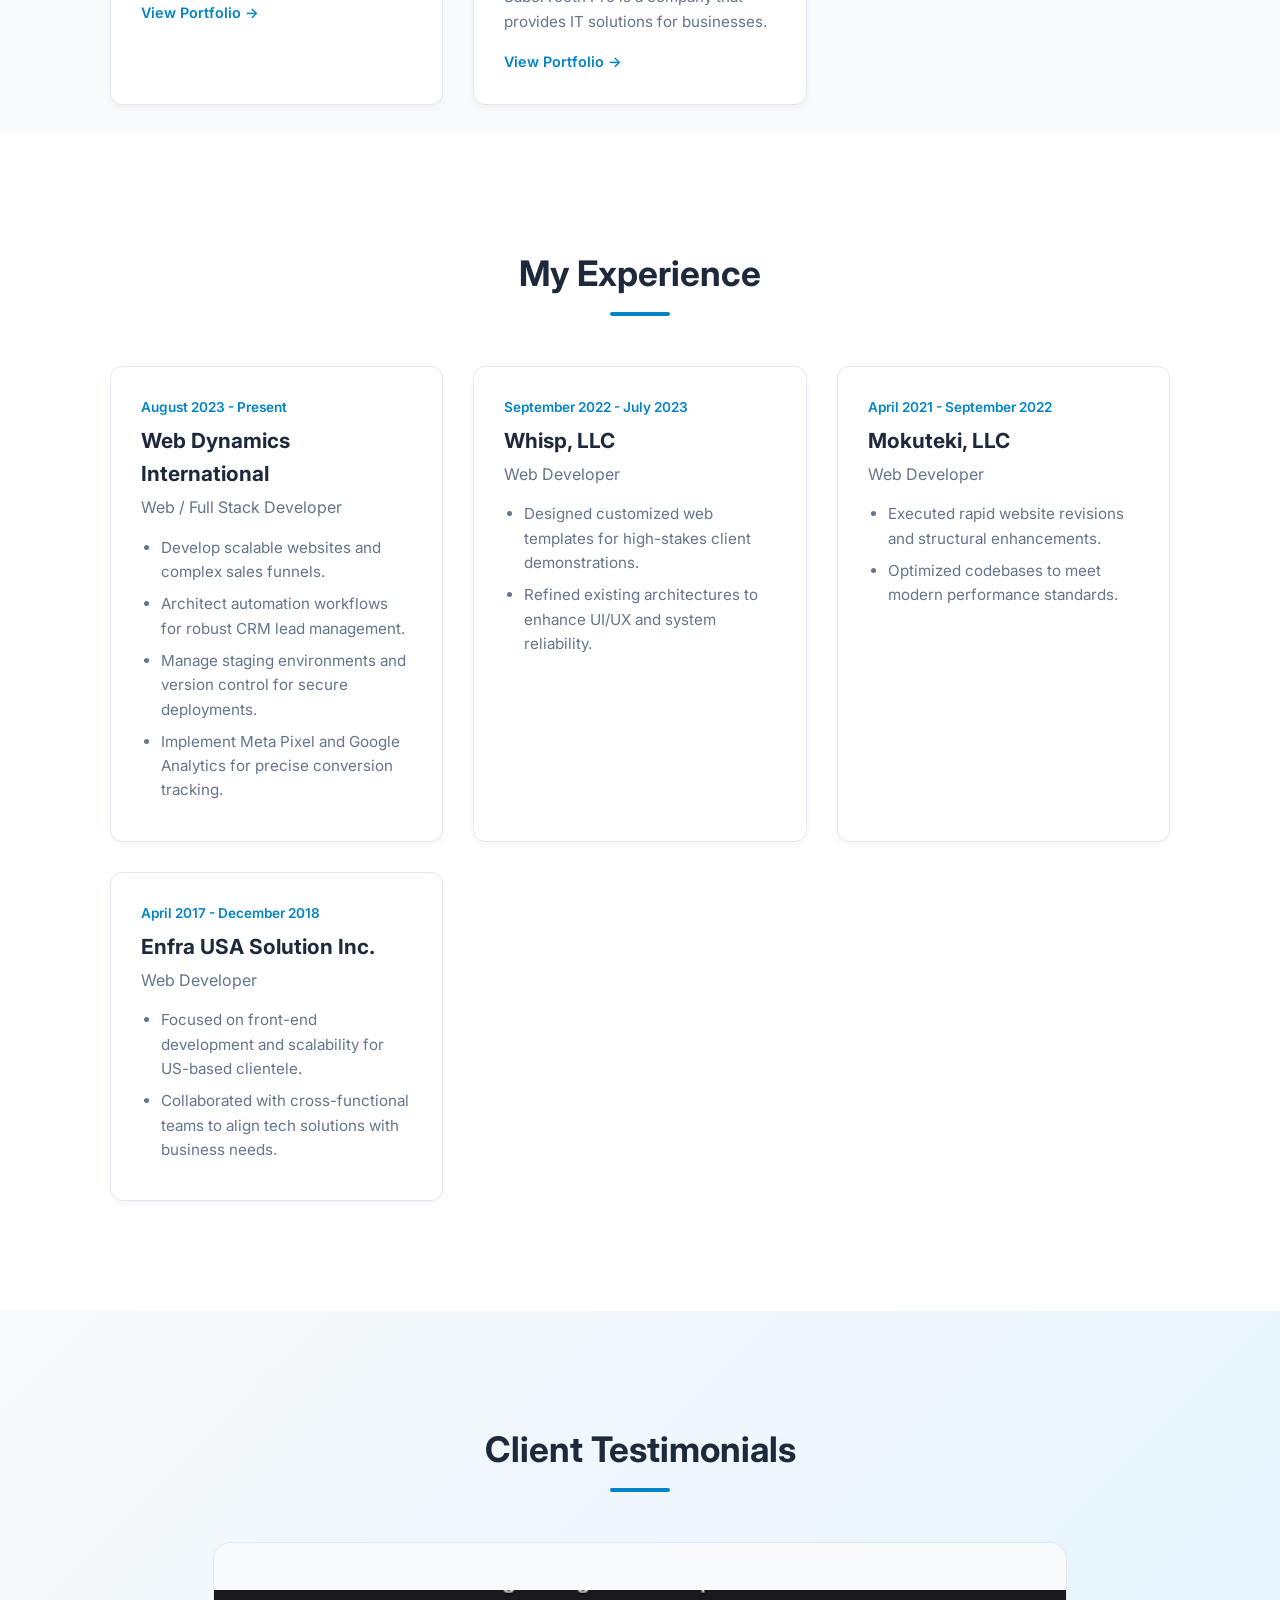
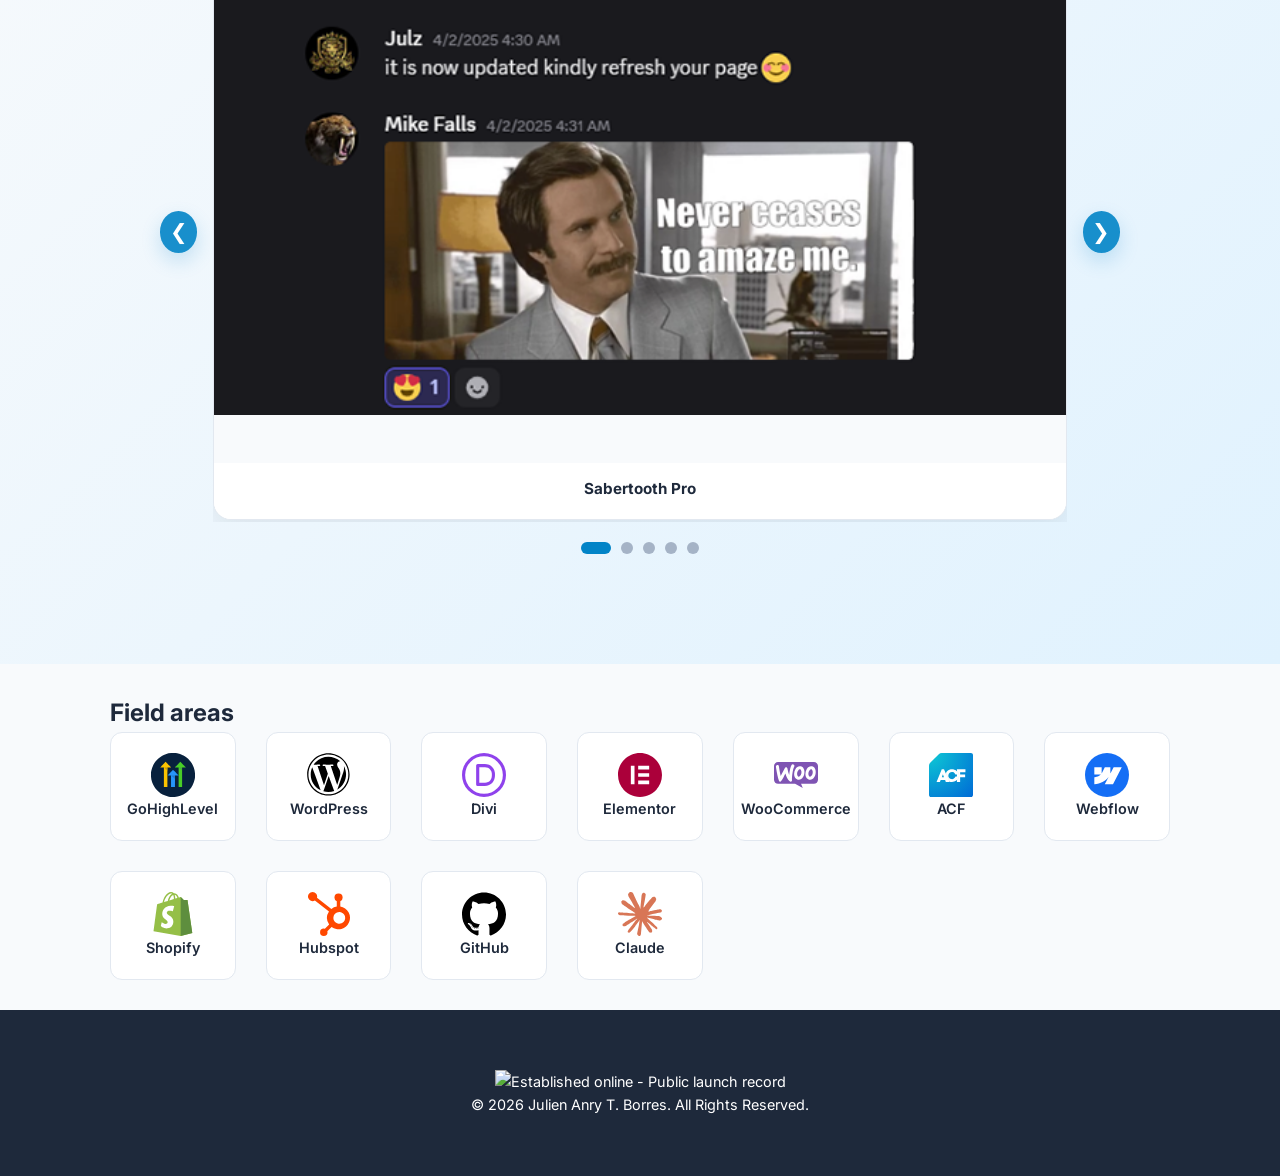
==== commit c6d27c71: "add calendly booking embed on the above to about section" ====
--- a/index.html
+++ b/index.html
@@ -59,6 +59,20 @@
                 <a href="#projects" class="cta-btn" style="font-size: 1.1rem; padding: 15px 30px;">View My Work</a>
                 <a href="https://drive.google.com/file/d/1ZvRhLSeQS5eDruwb1rSgVPfvrl-ML8jw/view?usp=sharing" target="_blank" class="cta-btn-secondary" style="font-size: 1.1rem; padding: 15px 30px;">Download My Resume</a>
            </div>
+        </div>
+    </section>
+
+    <!--Book Julien -->
+    <section id="bookjulien" class="container">
+        <h2 class="section-title hidden">Book Julien</h2>
+        <div class="grid">
+            <div class="card">
+                <p class="calendlytext">Interested in working together? Let's schedule a call to discuss your project!</p>
+ <!-- Calendly inline widget begin -->
+<div class="calendly-inline-widget" data-url="https://calendly.com/julienanry45" style="min-width:320px;height:700px;"></div>
+<script type="text/javascript" src="https://assets.calendly.com/assets/external/widget.js" async></script>
+<!-- Calendly inline widget end -->
+            </div>
         </div>
     </section>
 
--- a/julzstyle.css
+++ b/julzstyle.css
@@ -181,6 +181,14 @@
             background-color: var(--primary-blue);
             margin: 10px auto 0;
             border-radius: 2px;
+        }
+
+        /*Calendly call to action*/
+        .calendlytext{
+            text-align: center;
+            font-size: 1.2rem;
+            margin-bottom: 20px;
+            color: var(--text-dark);
         }
 
         /* --- About section --- */
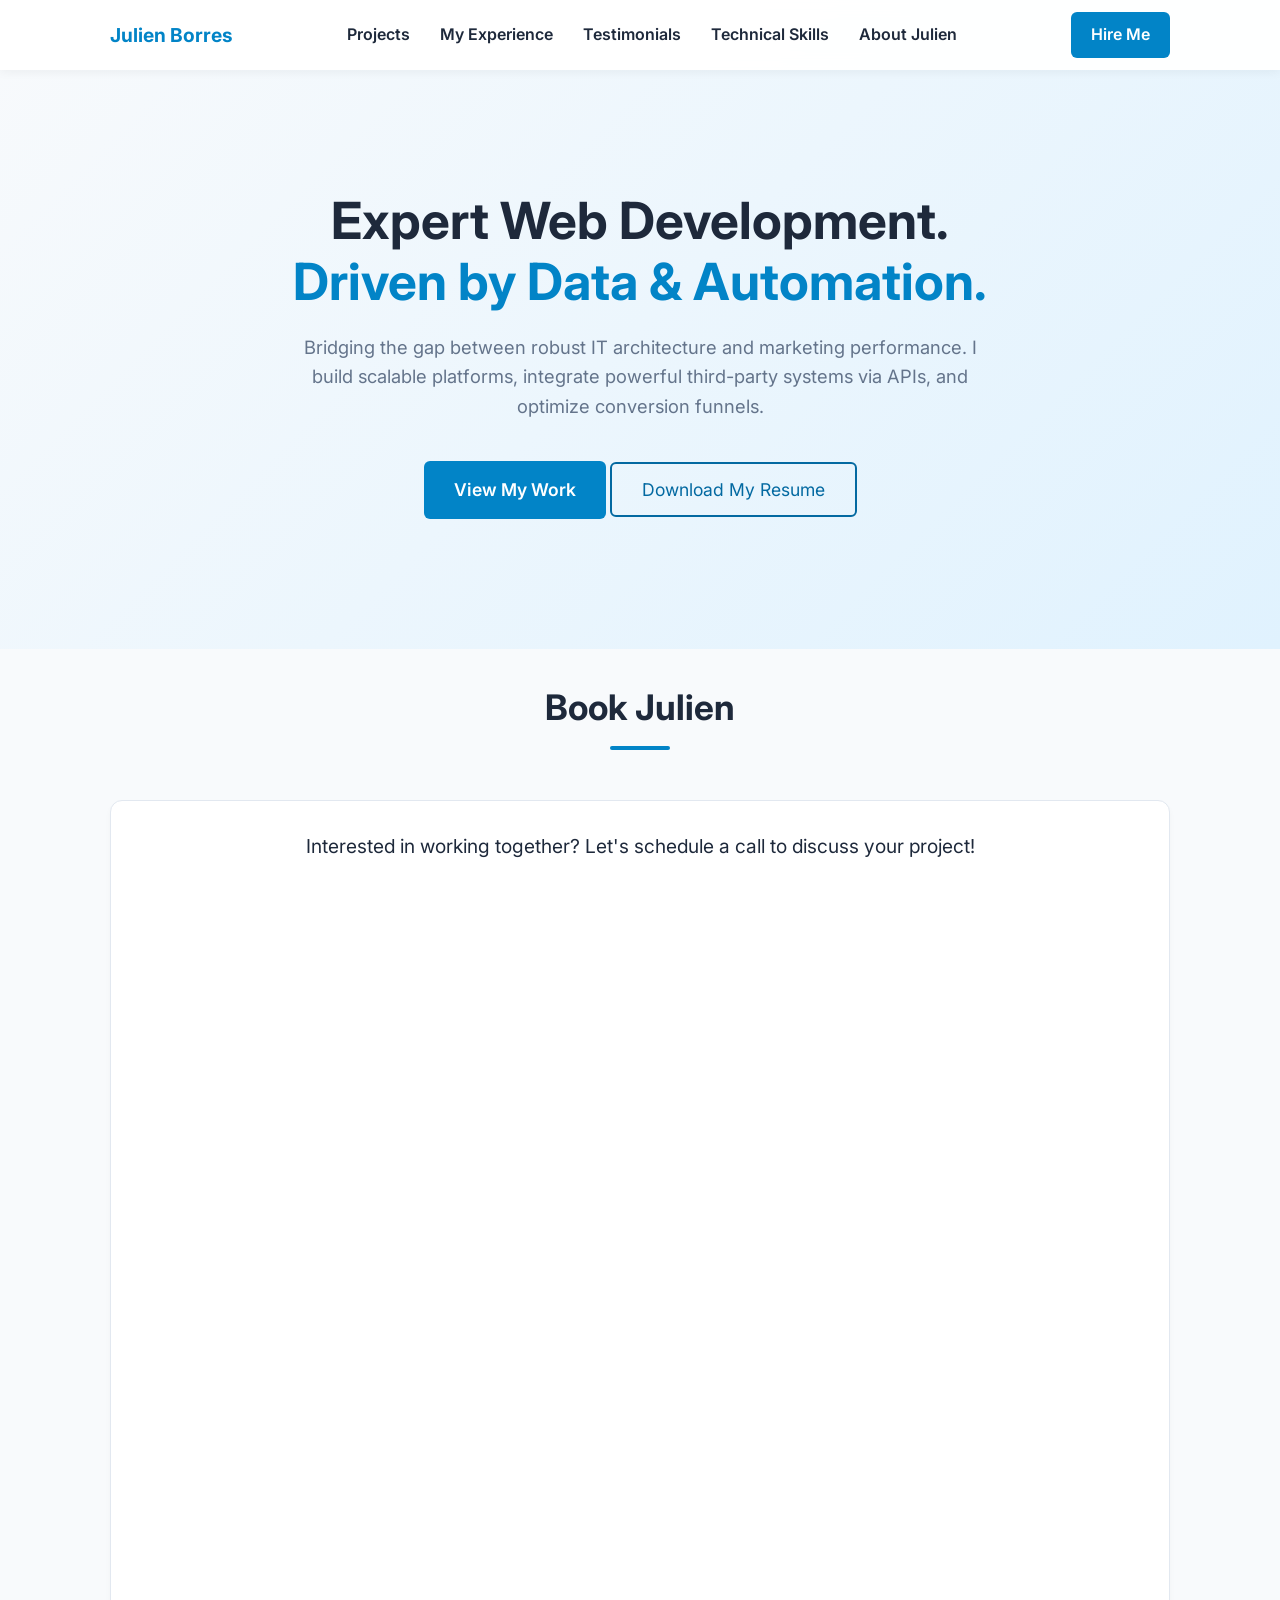
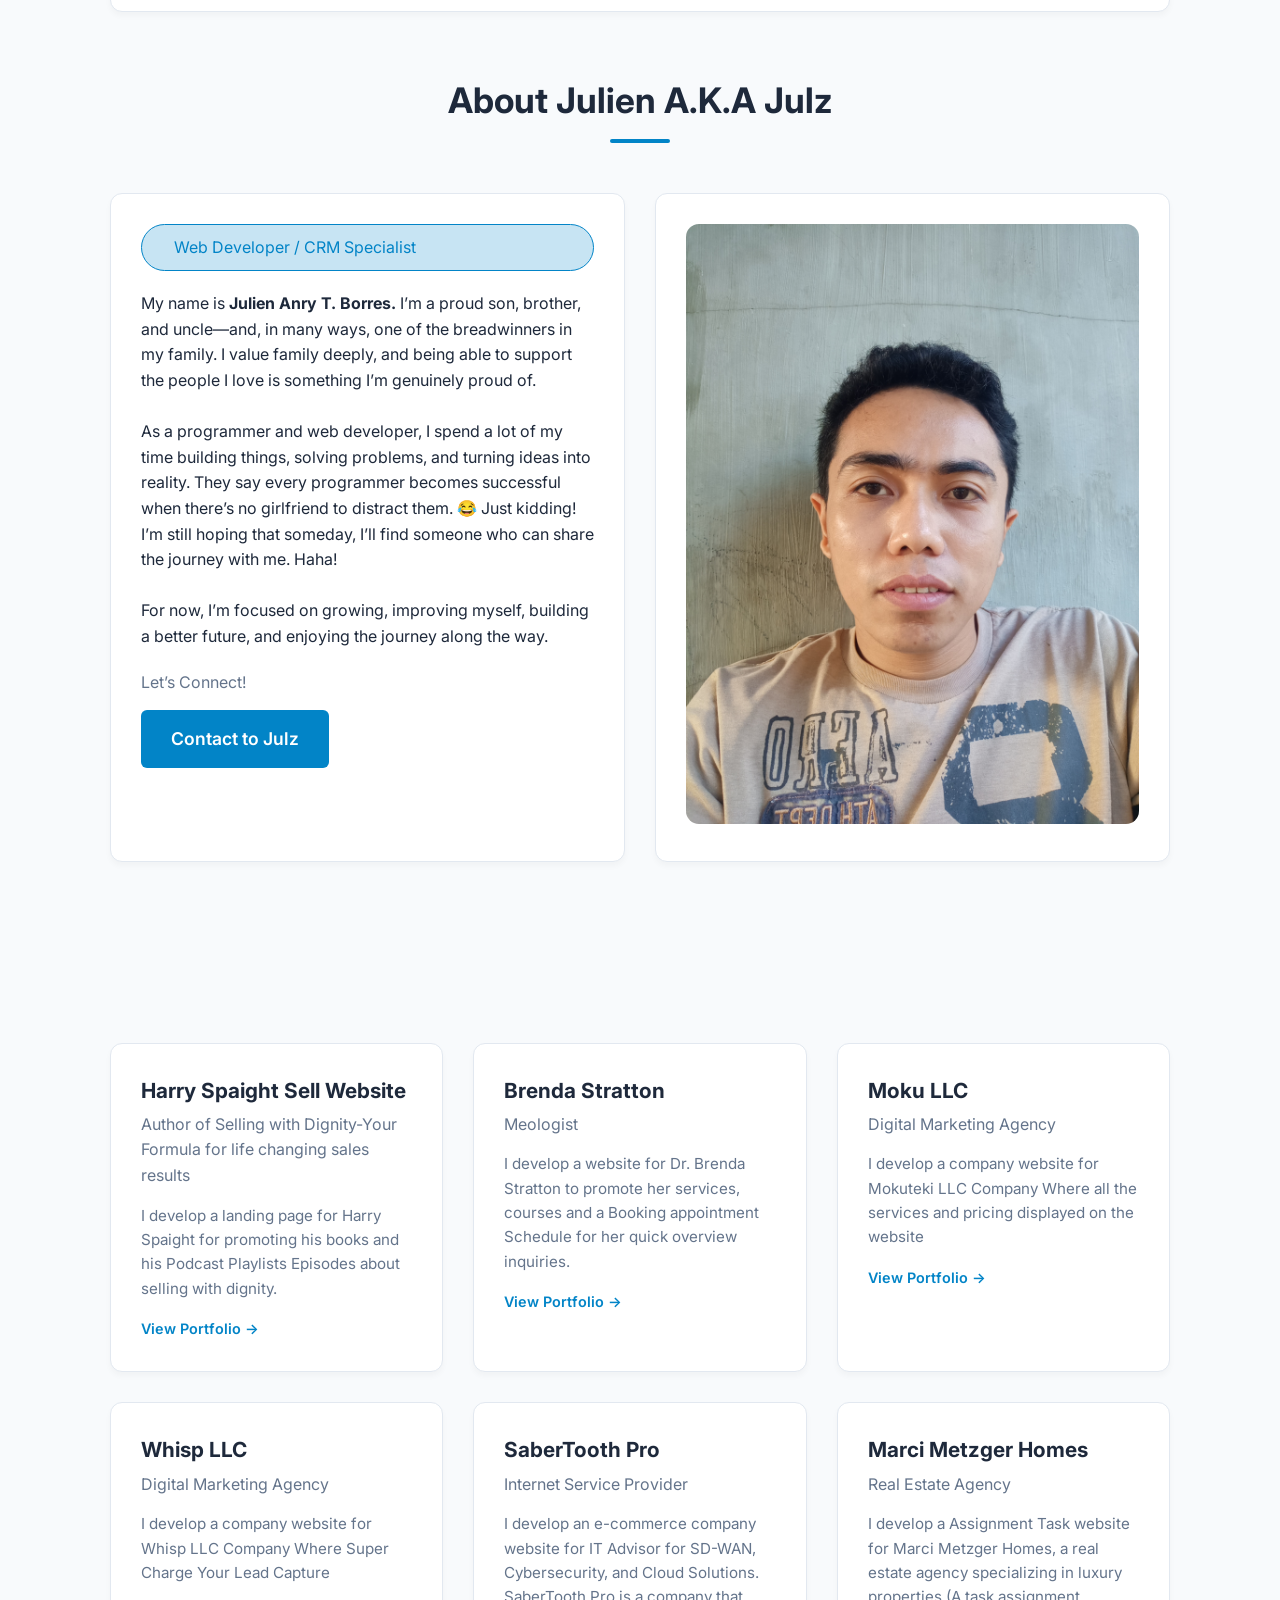
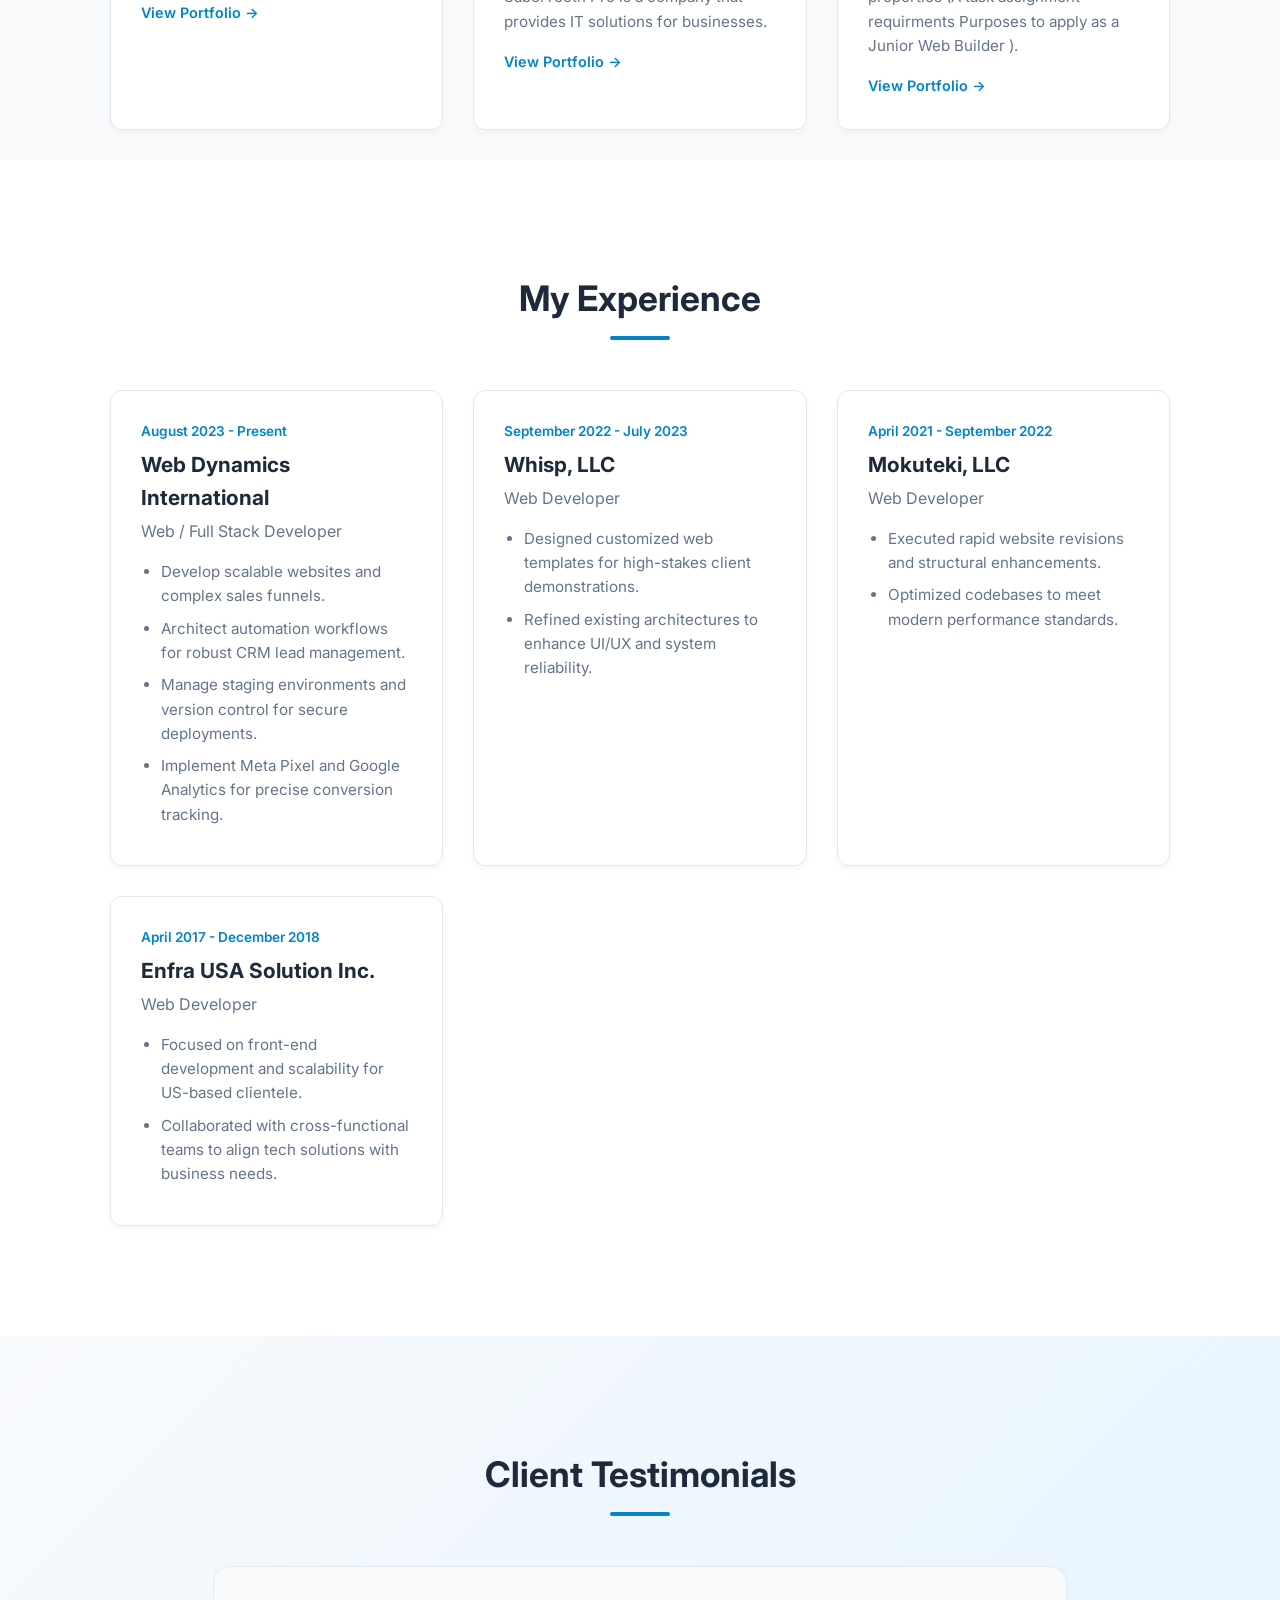
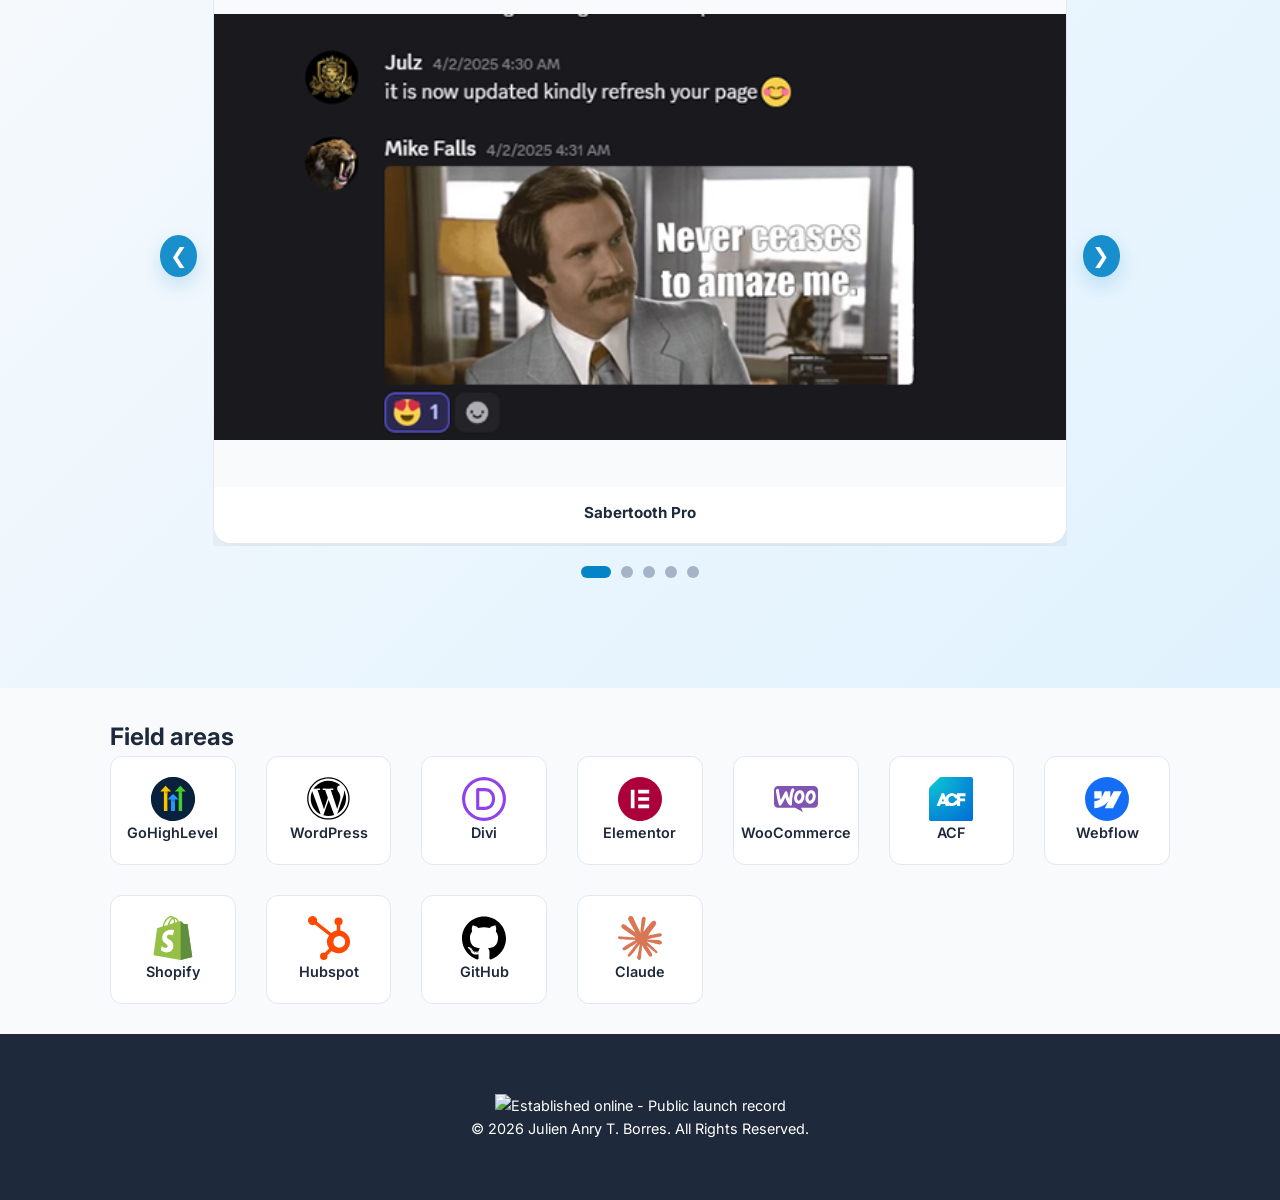
==== commit cd6c4daf: "Additional card on Projects section for Marci Metzger Homes, a real estate agency." ====
--- a/index.html
+++ b/index.html
@@ -146,6 +146,14 @@
                 <h4>Internet Service Provider</h4>
                 <p style="color: var(--text-light); font-size: 0.95rem; margin-bottom: 15px;">
                     I develop an e-commerce company website for IT Advisor for SD-WAN, Cybersecurity, and Cloud Solutions. SaberTooth Pro is a company that provides IT solutions for businesses.
+                </p>
+                <a href="https://sabertoothpro.com/" style="color: var(--primary-blue); font-weight: 600; font-size: 0.9rem;" target="_blank">View Portfolio →</a> 
+            </div>
+            <div class="card hidden">
+                <h3>Marci Metzger Homes</h3>
+                <h4>Real Estate Agency</h4>
+                <p style="color: var(--text-light); font-size: 0.95rem; margin-bottom: 15px;">
+                    I develop a Assignment Task website for Marci Metzger Homes, a real estate agency specializing in luxury properties (A task assignment requirments Purposes to apply as a Junior Web Builder ).
                 </p>
                 <a href="https://sabertoothpro.com/" style="color: var(--primary-blue); font-weight: 600; font-size: 0.9rem;" target="_blank">View Portfolio →</a> 
             </div>
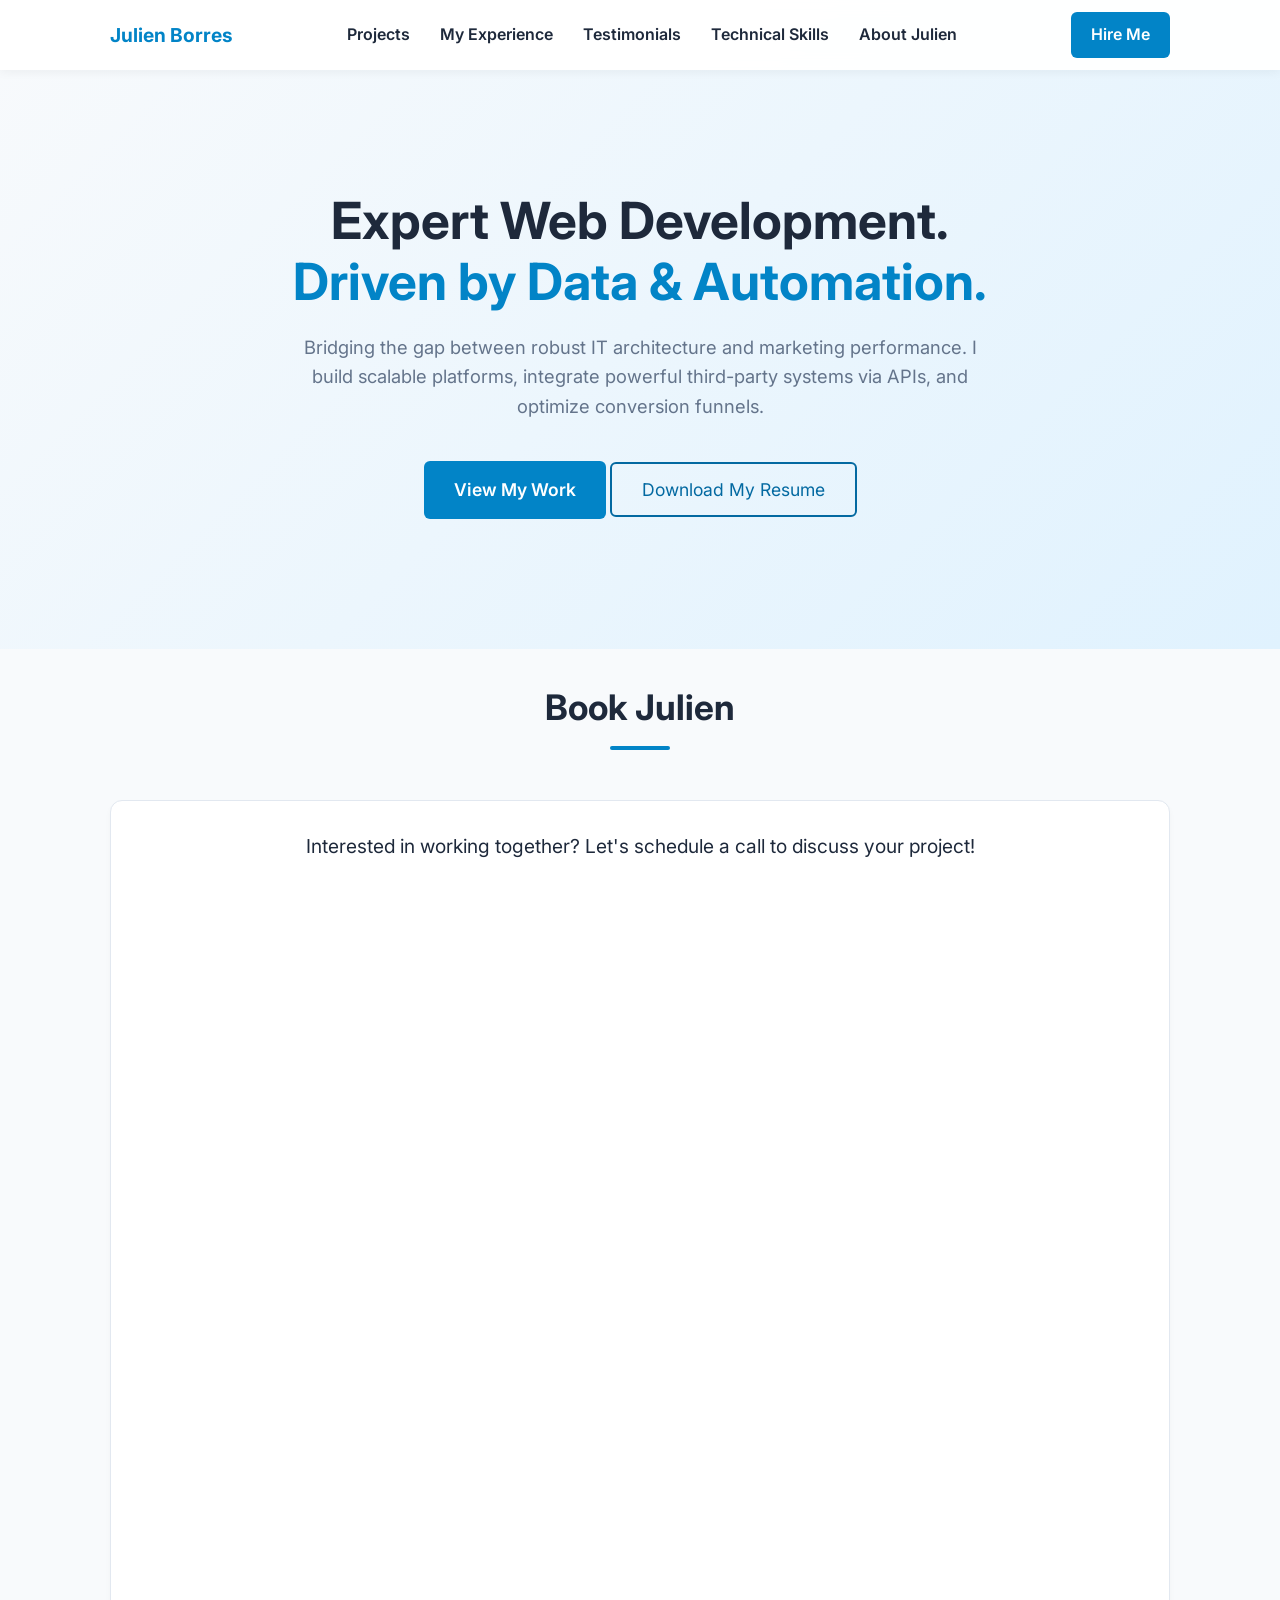
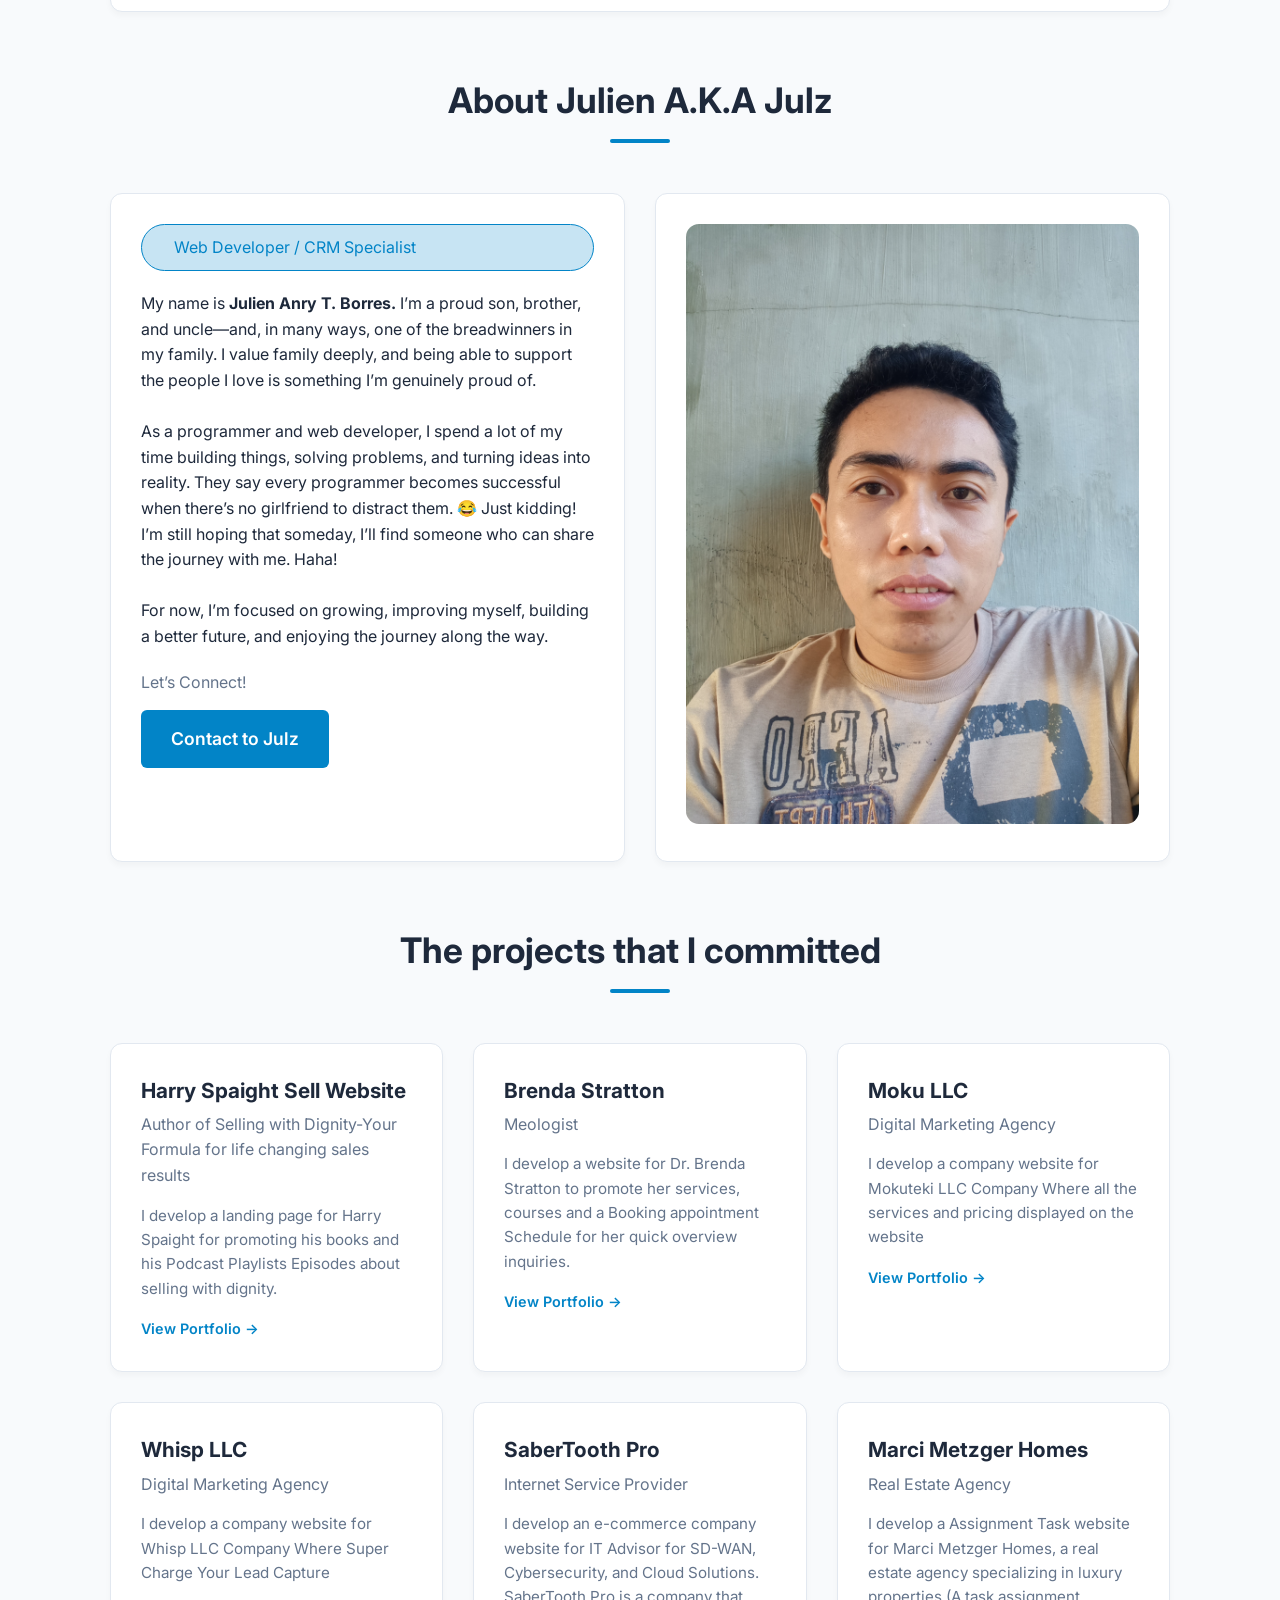
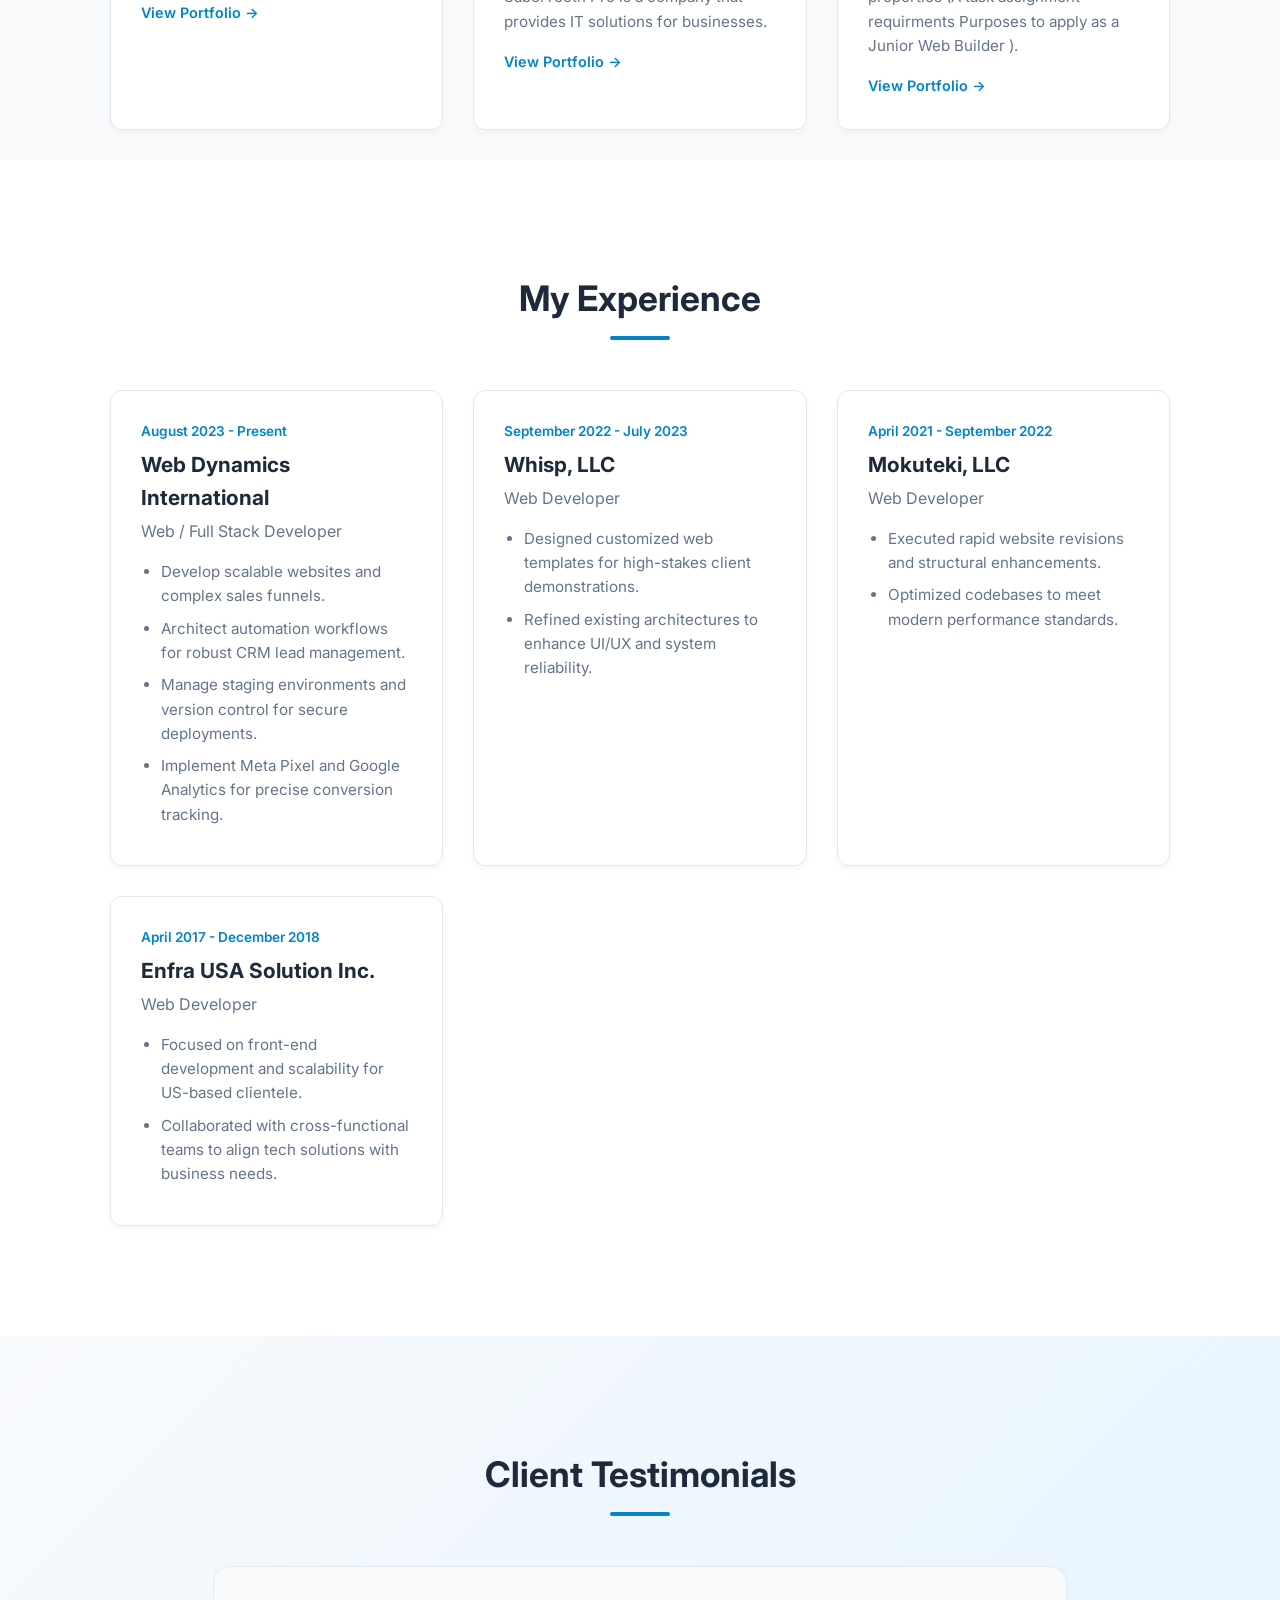
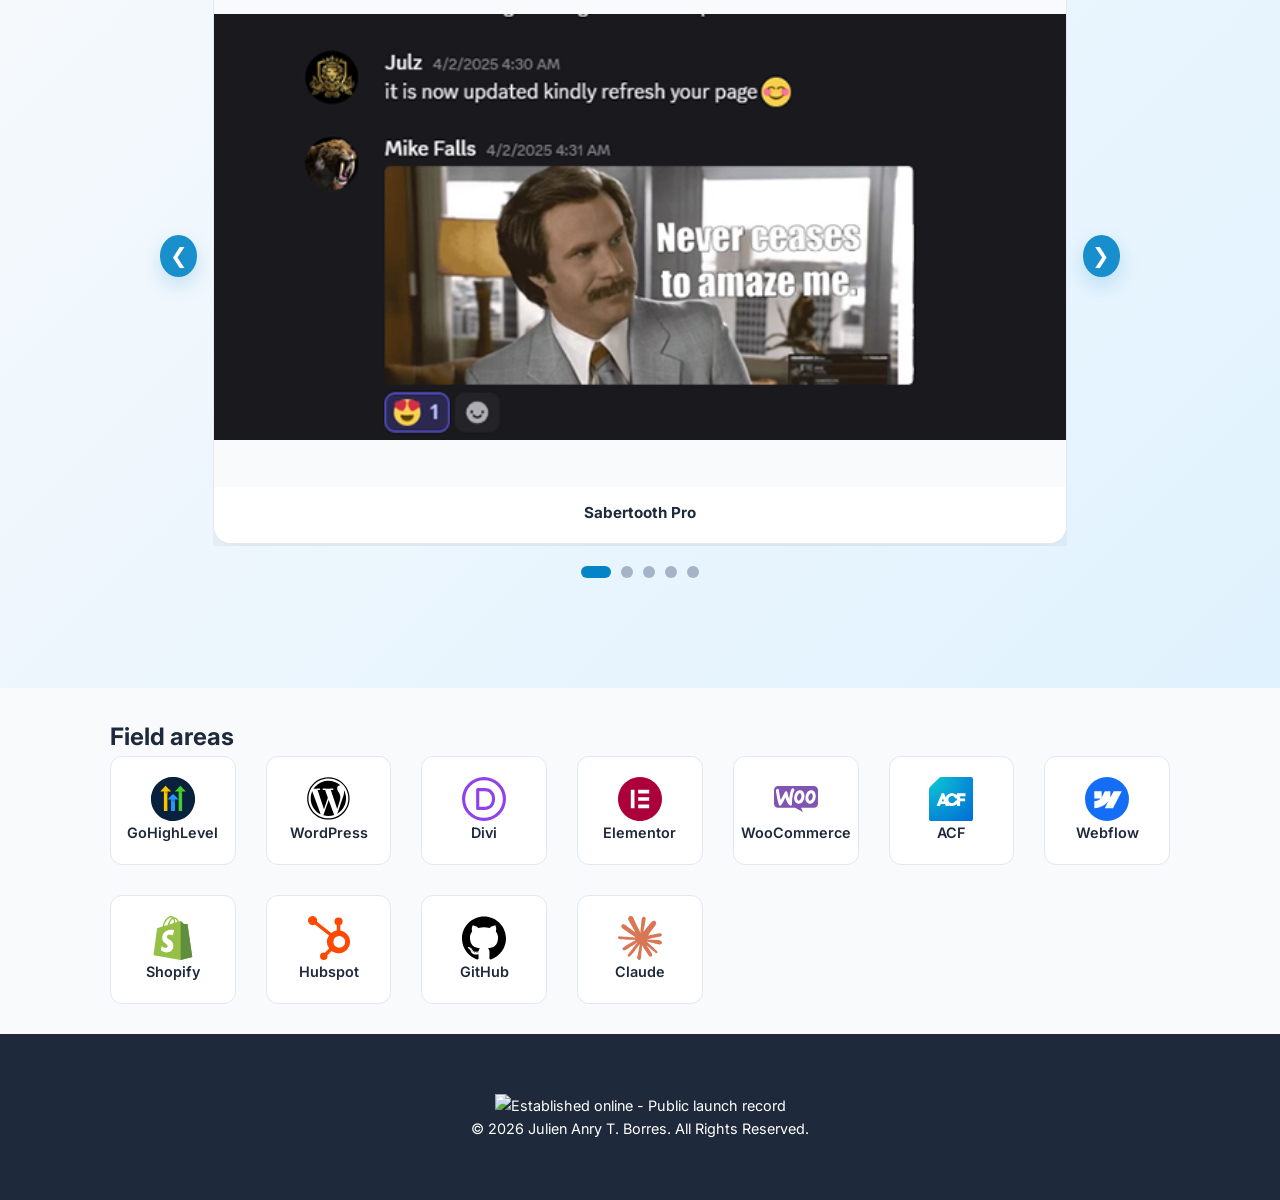
==== commit 733b0889: "update link on Marci Metzger Homes portfolio card" ====
--- a/index.html
+++ b/index.html
@@ -155,7 +155,7 @@
                 <p style="color: var(--text-light); font-size: 0.95rem; margin-bottom: 15px;">
                     I develop a Assignment Task website for Marci Metzger Homes, a real estate agency specializing in luxury properties (A task assignment requirments Purposes to apply as a Junior Web Builder ).
                 </p>
-                <a href="https://sabertoothpro.com/" style="color: var(--primary-blue); font-weight: 600; font-size: 0.9rem;" target="_blank">View Portfolio →</a> 
+                <a href="https://julienborres.online/luxurypresence.html" style="color: var(--primary-blue); font-weight: 600; font-size: 0.9rem;" target="_blank">View Portfolio →</a> 
             </div>
         </div>
     </section>
